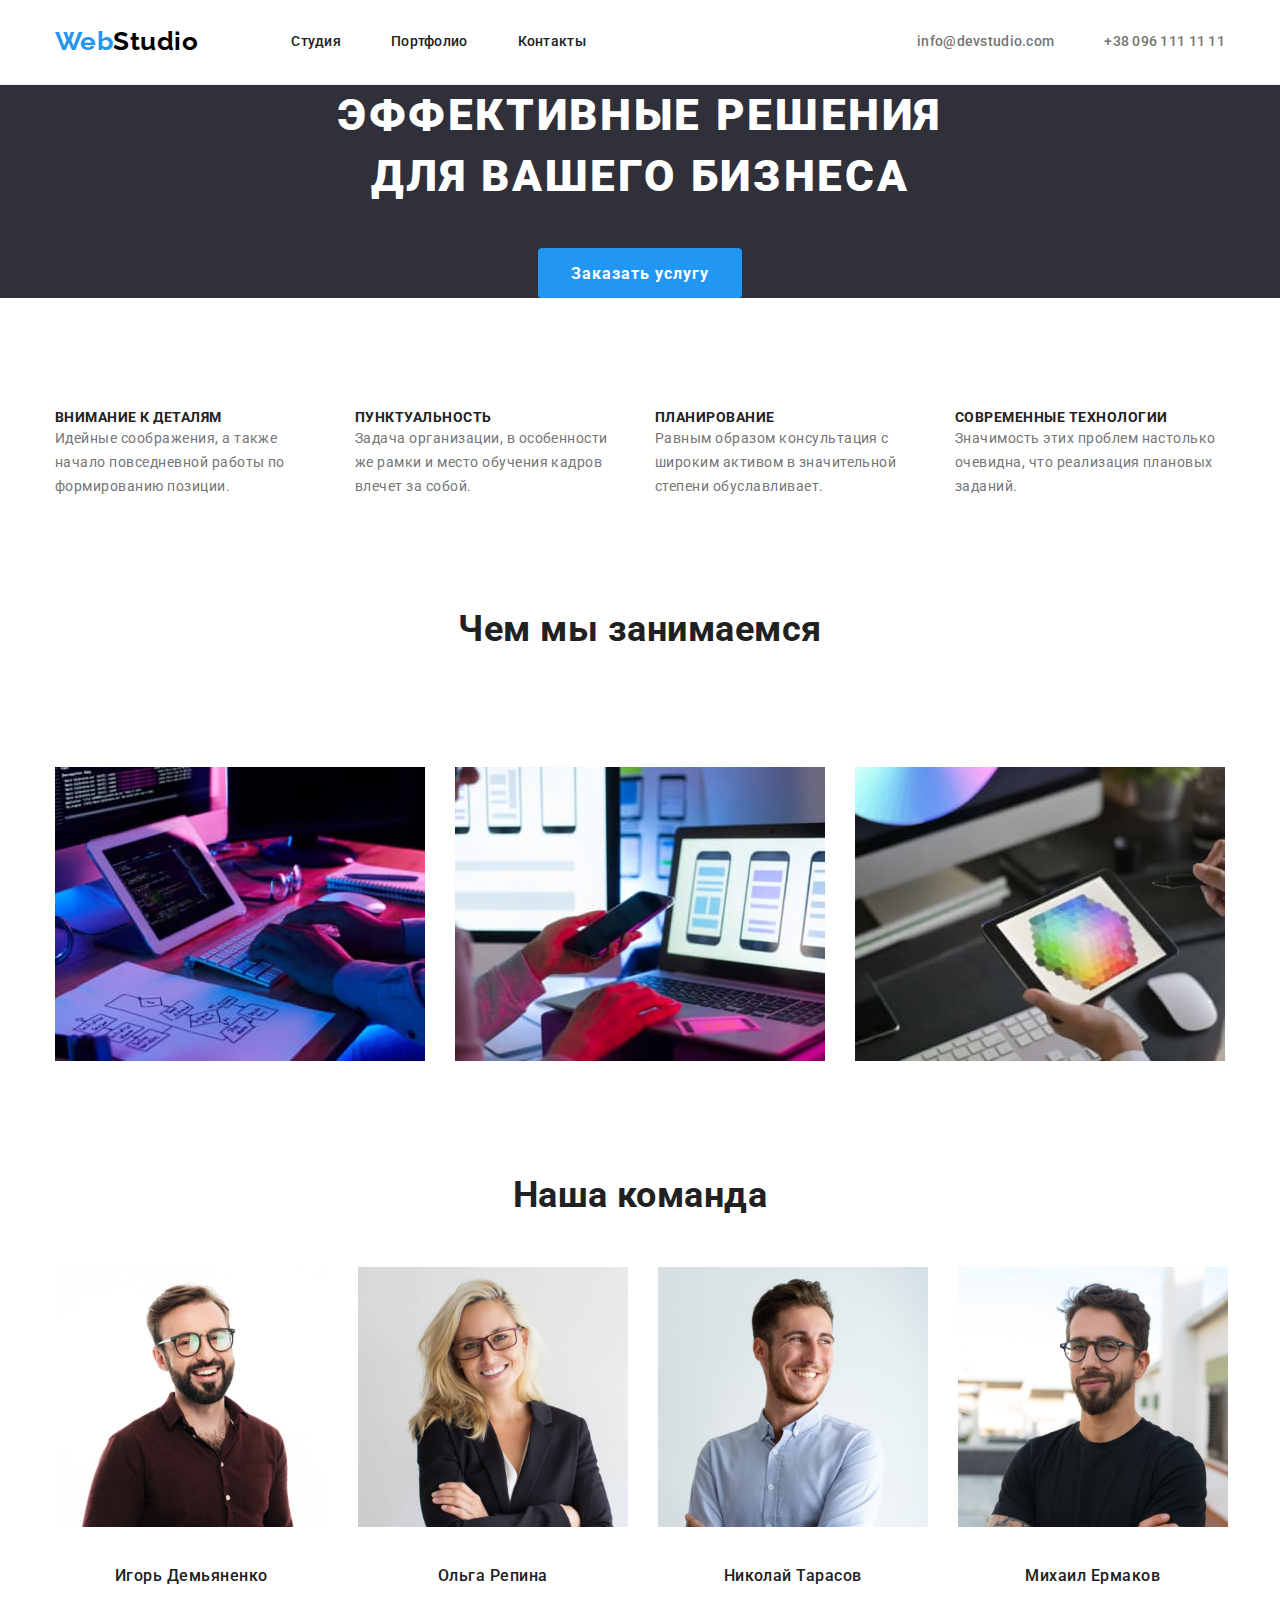
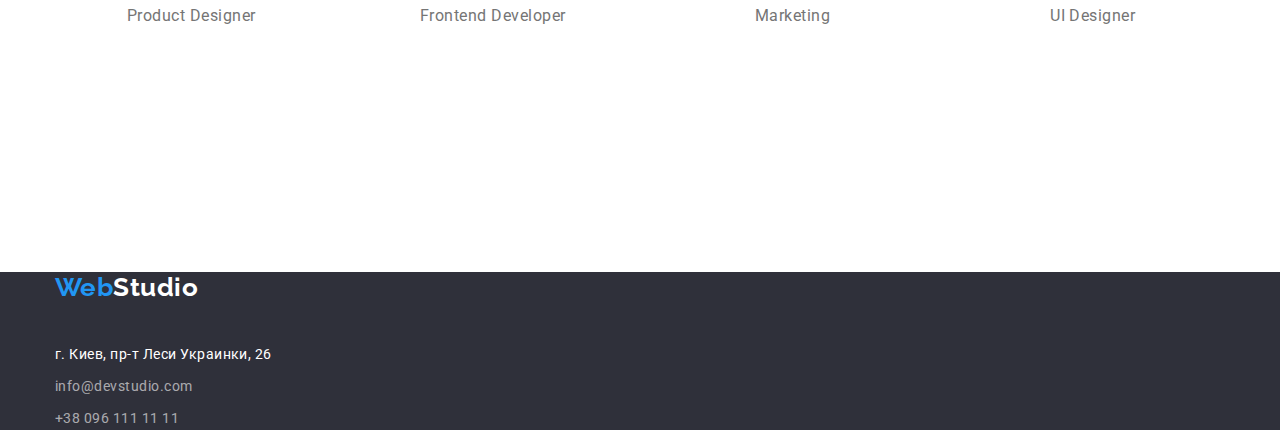
==== index.html @ f7e40298 "HW_3" ====
<!DOCTYPE html>
<html lang="ru">
<head>
    <meta charset="UTF-8">
    <meta http-equiv="X-UA-Compatible" content="IE=edge">
    <meta name="viewport" content="width=device-width, initial-scale=1.0">
    <title>Studio</title>
    <link 
    rel="preconnect" href="https://fonts.googleapis.com">
    <link 
    rel="preconnect" href="https://fonts.gstatic.com" crossorigin>
    <link 
    href="https://fonts.googleapis.com/css2?family=Raleway:wght@700&family=Roboto:wght@400;500;700;900&display=swap"
        rel="stylesheet">
    <link rel="stylesheet" href="https://cdnjs.cloudflare.com/ajax/libs/modern-normalize/1.1.0/modern-normalize.min.css">
    <link rel="stylesheet" href="./css/style.css">
    
</head>

<body>
    <header class="nav">
        <div class="container main-nav">
            <a class="link-logo" href="./">
                Web<span>Studio</span>
            </a>
            <ul class="nav-links">
                <li class="item">
                    <a href="./index.html" class="list">Студия</a>
                </li>
                <li class="item">
                    <a href="./portfolio.html" class="list">Портфолио</a>
                </li>
                <li class="item">
                    <a href="#" class="list">Контакты</a>
                </li>
            </ul>
            
            <ul class="nav-address">
                <li class="item">
                    <a href="mailto:info@devstudio.com" class="list">info@devstudio.com</a>
                </li>
                <li class="item">
                    <a href="tel:380961111111" class="list">+38 096 111 11 11</a>
                </li>
            </ul>
        </div>
    </header>

    <main>
        <section class="hero">
            <div class="container hero-title">
                <h1 class="title">ЭФФЕКТИВНЫЕ РЕШЕНИЯ <br> ДЛЯ ВАШЕГО БИЗНЕСА</h1>
                <button type="button" class="button">Заказать услугу</button>
            </div>
            
        </section>

        <section>
            <div class="container quality">
                <h2 class="section-none">Особенности</h2>
                <ul class="quality-section">
                    <li class="style-quality">
                        <h3 class="section-quality">ВНИМАНИЕ К ДЕТАЛЯМ</h3>
                        <p class="message">Идейные соображения, а также начало повседневной работы по формированию позиции.</p>
                    </li>
                    <li class="style-quality">
                        <h3 class="section-quality">ПУНКТУАЛЬНОСТЬ</h3>
                        <p class="message">Задача организации, в особенности же рамки и место обучения кадров влечет за собой.</p>
                    </li>
                    <li class="style-quality">
                        <h3 class="section-quality">ПЛАНИРОВАНИЕ</h3>
                        <p class="message">Равным образом консультация с широким активом в значительной степени обуславливает.</p>
                    </li>
                    <li class="style-quality">
                        <h3 class="section-quality">СОВРЕМЕННЫЕ ТЕХНОЛОГИИ</h3>
                        <p class="message">Значимость этих проблем настолько очевидна, что реализация плановых заданий.</p>
                    </li>
                </ul>
            </div>
        </section>

        <section illustrate-list>
            <div class="container list-images">
                <h2 class="section-list">Чем мы занимаемся</h2>
                <ul class="illustrate">
                    <li class="item">
                        <img src="./images/box1.jpg" width="370" alt="бокс1" />
                    </li>
                    <li class="item">
                        <img src="./images/box2.jpg" width="370" alt="бокс2" />
                    </li>
                    <li class="item">
                        <img src="./images/box3.jpg" width="370" alt="бокс3" />
                    </li>
                </ul>
            </div>
        </section>
    
        <section>
            <div class="container our-teams">
                <h2 class="section-list">Наша команда</h2>
                <ul class="section-team">
                    <li class="item">
                        <img src="./images/img1.jpg" width="270" alt="Игорь Демьяненко" />
                        <h3 class="title">Игорь Демьяненко</h3>
                        <p class="proff" lang="en">Product Designer</p>
                    </li>
                    <li class="item">
                        <img src="./images/img2.jpg" width="270" alt="Ольга Репина" />
                        <h3 class="title">Ольга Репина</h3>
                        <p class="proff work" lang="en">Frontend Developer</p>
                    </li>
                    <li class="item">
                        <img src="./images/img3.jpg" width="270" alt="Николай Тарасов" />
                        <h3 class="title">Николай Тарасов</h3>
                        <p class="proff work" lang="en">Marketing</p>
                    </li>
                    <li class="item">
                        <img src="./images/img4.jpg" width="270" alt="Михаил Ермаков" />
                        <h3 class="title">Михаил Ермаков</h3>
                        <p class="proff work" lang="en">UI Designer</p>
                    </li>
                </ul>
            </div>
        </section>
    </main>

    <footer class="footer">
        <div class="container footer">
            <a class="link-logo" href="./index.html">
                Web<span class="logo-white">Studio</span>
            </a>
            <address>
                <ul class="flex-footer">
                    <li><a class="footer-address" href="#">г. Киев, пр-т Леси Украинки, 26</a></li>
                    <li><a class="footer-contacts" href="mailto:info@devstudio.com">info@devstudio.com</a></li>
                    <li><a class="footer-contacts tel" href="tel:380961111111">+38 096 111 11 11</a></li>
                </ul>
            </address>
        </div>
    </footer>
            
</body>
</html>
---- css/style.css ----
/* Raleway 700 */
/* c 400 500 700 900*/

/* основной цвет (темный) color: c; links header*/
/* вторичный цвет (серый) color-adress #757575 серый*/
/* акцент color: #2196F3; blue */
/* подвал контакты color: rgba(255, 255, 255, 0.6);*/
/* кнопка color: #FFFFFF; */

/* цвет фона основной background: #FFFFFF; */
/* цвет фона вторичный color hero-page #2F303A*/

html {
    box-sizing: border-box;
}

*,
*::before,
*::after {
    box-sizing: inherit;
}

h1,
h2,
h3,
h4,
p
{
    margin: 0;
}

ul {
    padding: 0;
    list-style: none;
}

:root {
    --primary-text-color: #757575;
    --title-text-color: #212121;
    --accent-color: #2196F3;
    --primary-white-color: #fff;
    --transparent-color: rgba(255, 255, 255, 0.6);
    --color-fone-click: #F5F4FA;
    --background-color-darkfone: #2F303A;
    --border-color: #ECECEC;
    --box-shadow: 0px 4px 4px rgba(0, 0, 0, 0.15)
}

body {
    color: var(--primary-text-color);
    background-color: var(--primary-white-color);
    font-family: Roboto, sans-serif;
    letter-spacing: 0.03em;    
}

/* nav */

.main-nav {
    display: flex;
    align-items: center;
}   

.container {
    width: 1200px;
    margin-left: auto;
    margin-right: auto;
    padding-left: 15px;
    padding-right: 15px;
}

.nav {
    background-color: var(--primary-white-color);
    border-bottom: 1px solid var(--border-color);
}

.link-logo {
    color: var(--accent-color);
    font-family: 'Raleway', sans-serif;
    font-weight: 700;
    font-size: 26px;
    line-height: 1.2;
    text-decoration: none;
}

.link-logo span {
    color: #000;
}

.nav-links {
    display: flex;
    flex-wrap: wrap;
    margin-top: 32px;
    margin-bottom: 32px;
    margin-left: 93px;
}

/* .nav-links .item{ */
    /* margin-right: 50px; */
    /* outline: 1px solid tomato; 
}*/

.nav-links .item:not(:last-child) {
    margin-right: 50px;
}

.nav-links .list {
    display: block;

    color: var(--title-text-color);
    font-family: inherit;
    font-weight: 500;
    font-size: 14px;
    line-height: 1.14;
    letter-spacing: 0.02em;
    text-decoration: none;
}
.nav-links .list:hover, .nav-links .list:focus {
    color: var(--accent-color);
}

.nav-address {
    display: flex;
    flex-wrap: wrap;
    margin: 0;
    margin-bottom: 32px;
    margin-top: 32px;
    margin-left: auto;
}

.nav-address .list {
    display: block;
    color: var(--primary-text-color);
    text-decoration: none;
    font-family: inherit;
    font-weight: 500;
    font-size: 14px;
    line-height: 1.4;
    letter-spacing: 0.02em;
}

.nav-address .item:not(:last-child) {
    margin-right: 50px;
}

.nav-address .list:hover {
    color: var(--accent-color);
}


/* hero */
.hero {
    background-color: var(--background-color-darkfone);
}

.hero-title {
    text-align: center;
}

h1 {
    display: block;
    margin: 0;
    padding: 0;
    margin-bottom: 40px;
}

.hero .title {
    box-sizing: border-box;
    color: var(--primary-white-color);
    font-weight: 900;
    font-size: 44px;
    line-height: 1.4;
    letter-spacing: 0.06em;
    font-family: inherit;
} 

.hero .button {
    display: inline-block;
    box-shadow: var(--box-shadow);
    text-align: center;
    border: 1px solid transparent;
    border-radius: 4px;
    padding: 10px 32px;
    margin-top: 0px;
    height: 50px;
    min-width: 200px;
    white-space: nowrap;
    box-shadow: 0px 4px 4px var(--box-shadow);
    text-decoration: none;

    color: var(--primary-white-color);
    background-color: var(--accent-color);
    font-weight: 700;
    font-size: 16px;
    line-height: 1.9;
    letter-spacing: 0.06em;
    cursor: pointer;
    font-family: Roboto, sans-serif;

    
}

ul {
    list-style: none;
}

h2 {
    display: inline-block;
    margin: 0;
}

/* quality */
.quality-section {
    display: flex;
    flex-wrap: nowrap;
}
.style-quality {
    width: 1200px;
    margin-top: 94px;
    margin-bottom: 94px;
}

.section-quality {
    color: var(--title-text-color);
    font-weight: 700;
    font-size: 14px;
    line-height: 1.4;
}

.quality-section .style-quality:not(:last-child) {
    margin-right: 30px;
}

/* .nav-address .item:not(:last-child) {
    margin-right: 50px; */

.section-none {
    display: none;
}

.message {
    font-weight: 400;
    font-size: 14px;
    line-height: 1.7;    
}

/* visual */

.list-images {
    text-align: center;
}


.illustrate {
    display: flex;
    flex-wrap: wrap;
    width: 1200px;
    margin-bottom: 94;
}

.illustrate .item {
    margin-right: 30px;
    margin-bottom: 94px;
    margin-top: 50px;
}

.illustrate .item:nth-child(3n) {
    margin-right: 0;
}

.section-list {
    display: inline-block;
    color: var(--title-text-color);
    font-weight: 700;
    font-size: 36px;
    line-height: 1.16;
}

/* team */
.section-team {
    display: flex;
    margin: 0;
}

.section-team .item {
    margin-right: 30px;
    margin-bottom: 150px;
}

.section-team .item:nth-last-child(-n + 1){
    margin-right: 0;
}

.our-teams {
    text-align: center;
    
}

.section-list {
    margin-top: 94;
    margin-bottom: 50px;
}


.item .title {
    margin: 30px 60px 10px;
    white-space: nowrap;
}

.title {
    color: var(--title-text-color);
    font-weight: 500;
    font-size: 16px;
    line-height: 1.9;
}

.proff {
    font-weight: 400;
    font-size: 16px;
    line-height: 1.9;
    margin-bottom: 30px;
}

p {
    display: block;
}

.item .proff{
    margin-bottom: 30px;
}

/* footer */

.footer {
    background-color: var(--background-color-darkfone);
}

.link-logo .logo-white {
    color: var(--primary-white-color);
    
}

.footer-address {
    display: block;
    color: var(--primary-white-color);
    font-weight: 400;
    font-size: 14px;
    line-height: 1.7;
    text-decoration: none;
    font-family: Roboto, sans-serif;
    font-style: normal;
    text-decoration: none;
}
.footer-contacts {
    display: block;
    color: var(--transparent-color);
    font-weight: 400;
    font-size: 14px;
    line-height: 1.7;
    text-decoration: none;
    font-family: Roboto, sans-serif;
    font-style:normal;
    margin-bottom: 8px;
    }

.container-footer {
    display: flex;
    flex-direction: column;
}

.flex-footer {
    display: flex;
    flex-direction: column;
    margin-top: 0;
    margin-bottom: 0;
}

.tel {
    margin-bottom: 0;
}


.footer-address {
    margin-bottom: 8px;
    margin-top: 20px;
}

.nav-address {
    display: flex;;
}

.footer .link-logo {
    display: block;
    margin-top: 60px;
    margin-bottom: 20px;
}

/* Portfolio */

.title-page {
    display: none;
}

.filter {
    display: flex;
    justify-content: center;
    margin: 0;
    margin-top: 94px;
    margin-bottom: 50px;

}

.click {
    border-radius: 4px;
    border: 1px solid transparent;
    white-space: nowrap;
    text-decoration: none;
    border-radius: 4px;
}

.filter-title:not(:last-child) {
    margin-right: 8px;
}

.filter-title {
    max-width: max-content;
    
}

/*  */

.filter .click {
    color: var(--title-text-color);
    background: var(--color-fone-click);
    font-weight: 500;
    font-size: 16px;
    line-height: 1.6; 
    cursor: pointer;
    font-family: Roboto, sans-serif;
    letter-spacing: 0.03em;
}

.proff {
    margin: 0px 24px 20px 24px;
}

.filter .click:hover {
color: var(--primary-white-color);
background-color: var(--accent-color);
}
.section-project {
    color: var(--title-text-color);
    font-weight: 700;
    font-size: 18px;
    line-height: 2;
    letter-spacing: 0.06em;
}

.presentation {
    display: flex;
    flex-wrap: wrap;
}

.projects-portfolio {
    width: 370px;
    margin-right: 30px;
    margin-bottom: 30px;
}

.projects-portfolio:nth-child(3n) {
    margin-right: 0px;
}

.presentation {
    margin-top: 34px;
    margin-bottom: 94px;;
}

.projects-portfolio:nth-last-child(-n+3) {
    margin-bottom: 0px;
}

.section-project {
    margin: 20px 24px 4px 24px;
}
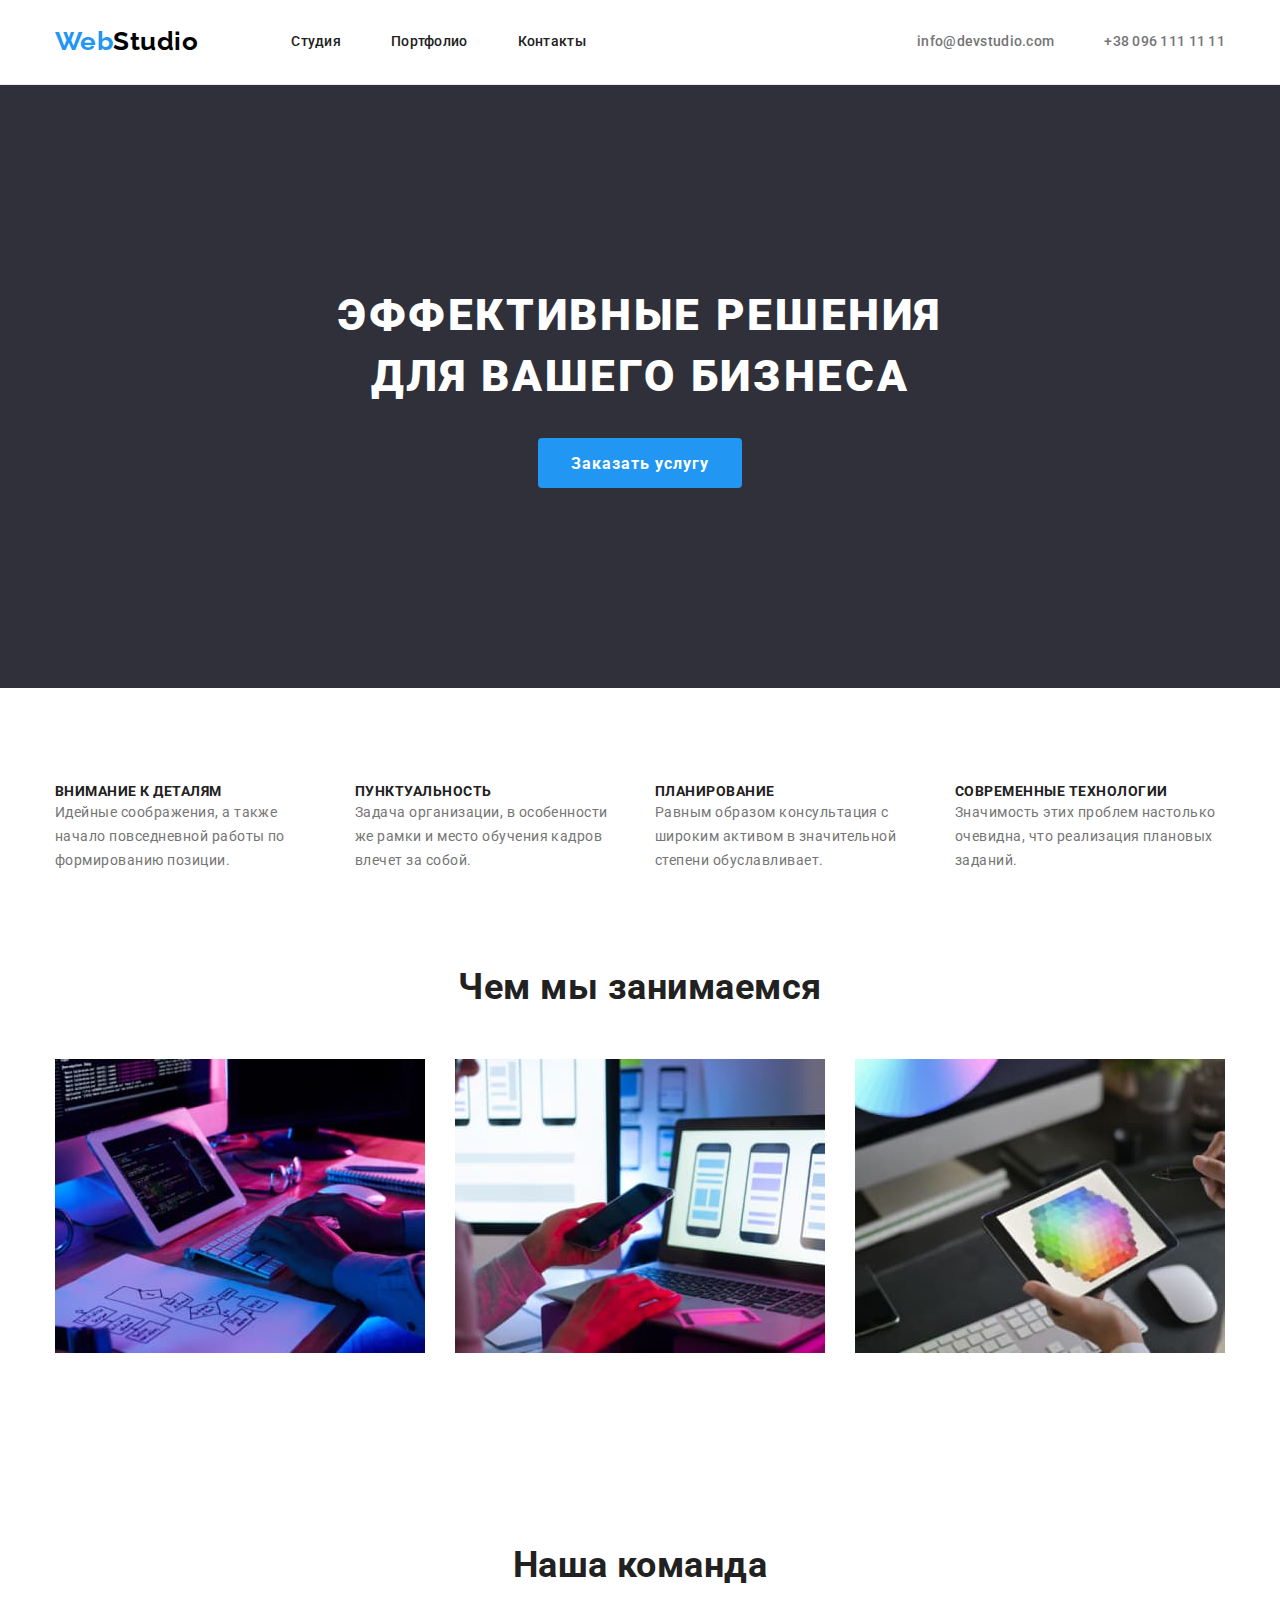
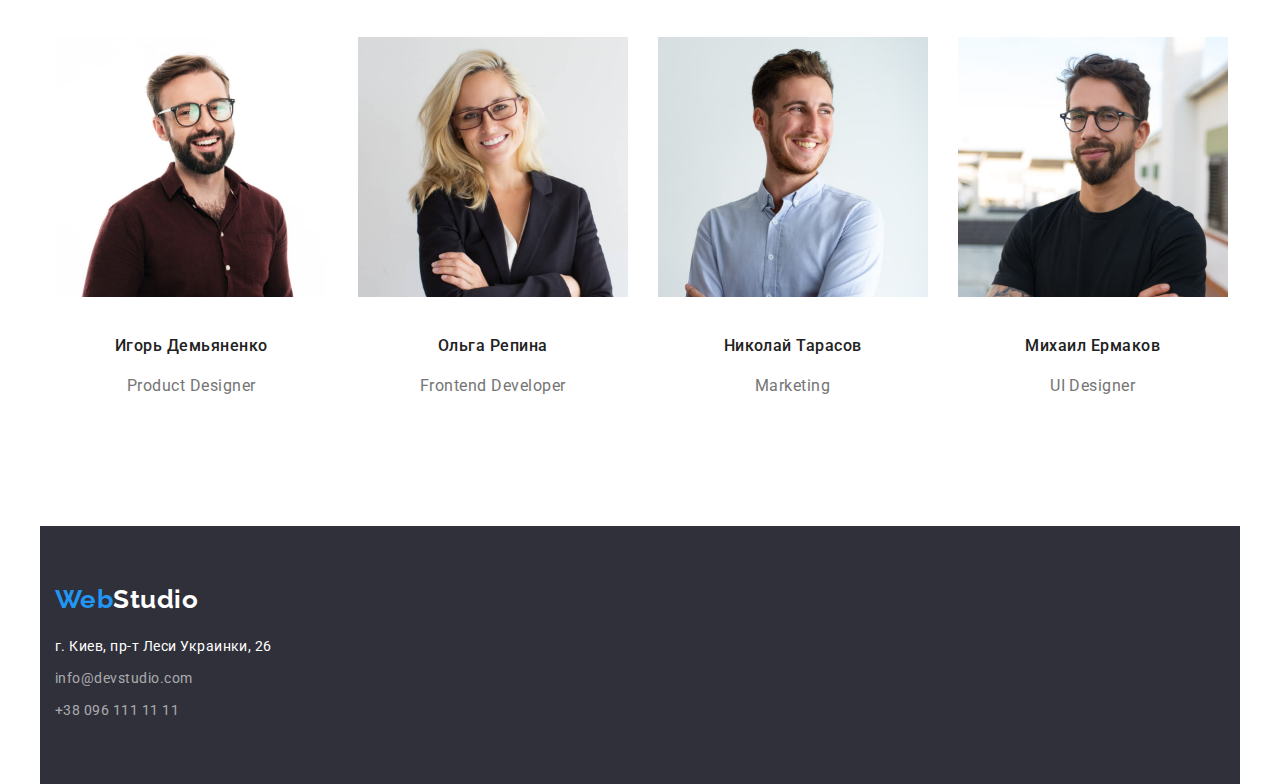
==== commit 7d085731: "HW_1" ====
--- a/index.html
+++ b/index.html
@@ -79,7 +79,7 @@
             </div>
         </section>
 
-        <section illustrate-list>
+        <section>
             <div class="container list-images">
                 <h2 class="section-list">Чем мы занимаемся</h2>
                 <ul class="illustrate">
@@ -126,7 +126,7 @@
     </main>
 
     <footer class="footer">
-        <div class="container footer">
+        <div class="container footer-item">
             <a class="link-logo" href="./index.html">
                 Web<span class="logo-white">Studio</span>
             </a>
--- a/css/style.css
+++ b/css/style.css
@@ -24,7 +24,8 @@
 h2,
 h3,
 h4,
-p
+p,
+ul
 {
     margin: 0;
 }
@@ -50,7 +51,7 @@
     color: var(--primary-text-color);
     background-color: var(--primary-white-color);
     font-family: Roboto, sans-serif;
-    letter-spacing: 0.03em;    
+    letter-spacing: 0.03em; 
 }
 
 /* nav */
@@ -71,6 +72,7 @@
 .nav {
     background-color: var(--primary-white-color);
     border-bottom: 1px solid var(--border-color);
+    margin: 0;
 }
 
 .link-logo {
@@ -80,6 +82,8 @@
     font-size: 26px;
     line-height: 1.2;
     text-decoration: none;
+    padding-bottom: 24px;
+    padding-top: 24px;
 }
 
 .link-logo span {
@@ -89,8 +93,8 @@
 .nav-links {
     display: flex;
     flex-wrap: wrap;
-    margin-top: 32px;
-    margin-bottom: 32px;
+    padding-bottom: 32px;
+    padding-top: 32px;
     margin-left: 93px;
 }
 
@@ -122,8 +126,8 @@
     display: flex;
     flex-wrap: wrap;
     margin: 0;
-    margin-bottom: 32px;
-    margin-top: 32px;
+    padding-bottom: 32px;
+    padding-top: 32px;
     margin-left: auto;
 }
 
@@ -150,20 +154,20 @@
 /* hero */
 .hero {
     background-color: var(--background-color-darkfone);
-}
-
-.hero-title {
+    
+}
+
+
+
+h1 {
+    display: block;
+    margin: 0;
+    padding: 0;
+    padding-bottom: 30px;
+}
+
+.hero .title {
     text-align: center;
-}
-
-h1 {
-    display: block;
-    margin: 0;
-    padding: 0;
-    margin-bottom: 40px;
-}
-
-.hero .title {
     box-sizing: border-box;
     color: var(--primary-white-color);
     font-weight: 900;
@@ -172,6 +176,13 @@
     letter-spacing: 0.06em;
     font-family: inherit;
 } 
+
+.hero-title {
+    box-sizing: border-box;
+    text-align: center;
+    padding-top: 200px;
+    padding-bottom: 200px;
+}
 
 .hero .button {
     display: inline-block;
@@ -195,9 +206,7 @@
     letter-spacing: 0.06em;
     cursor: pointer;
     font-family: Roboto, sans-serif;
-
-    
-}
+    }
 
 ul {
     list-style: none;
@@ -212,11 +221,12 @@
 .quality-section {
     display: flex;
     flex-wrap: nowrap;
+    padding-top: 94px;
+    padding-bottom: 94px;
 }
 .style-quality {
     width: 1200px;
-    margin-top: 94px;
-    margin-bottom: 94px;
+    
 }
 
 .section-quality {
@@ -259,8 +269,7 @@
 
 .illustrate .item {
     margin-right: 30px;
-    margin-bottom: 94px;
-    margin-top: 50px;
+    padding-bottom: 188px;
 }
 
 .illustrate .item:nth-child(3n) {
@@ -279,11 +288,12 @@
 .section-team {
     display: flex;
     margin: 0;
+    padding-bottom: 94px;
 }
 
 .section-team .item {
-    margin-right: 30px;
-    margin-bottom: 150px;
+    padding-right: 30px;
+    
 }
 
 .section-team .item:nth-last-child(-n + 1){
@@ -314,10 +324,9 @@
 }
 
 .proff {
-    font-weight: 400;
+    font-weight: 400px;
     font-size: 16px;
     line-height: 1.9;
-    margin-bottom: 30px;
 }
 
 p {
@@ -330,8 +339,10 @@
 
 /* footer */
 
-.footer {
+.footer-item {
     background-color: var(--background-color-darkfone);
+    padding-top: 58px;
+    padding-bottom: 62px;
 }
 
 .link-logo .logo-white {
@@ -388,10 +399,9 @@
     display: flex;;
 }
 
-.footer .link-logo {
-    display: block;
-    margin-top: 60px;
-    margin-bottom: 20px;
+.footer-item .link-logo {
+    display: block;
+    padding: 0;
 }
 
 /* Portfolio */
@@ -415,6 +425,7 @@
     white-space: nowrap;
     text-decoration: none;
     border-radius: 4px;
+    padding: 6px 22px;
 }
 
 .filter-title:not(:last-child) {
@@ -439,14 +450,12 @@
     letter-spacing: 0.03em;
 }
 
-.proff {
-    margin: 0px 24px 20px 24px;
-}
 
 .filter .click:hover {
 color: var(--primary-white-color);
 background-color: var(--accent-color);
 }
+
 .section-project {
     color: var(--title-text-color);
     font-weight: 700;
@@ -458,27 +467,27 @@
 .presentation {
     display: flex;
     flex-wrap: wrap;
-}
-
+    
+}
+
+.presentation-title {
+    padding: 20px 24px;
+}
+    
 .projects-portfolio {
+
     width: 370px;
     margin-right: 30px;
-    margin-bottom: 30px;
 }
 
 .projects-portfolio:nth-child(3n) {
     margin-right: 0px;
 }
 
-.presentation {
-    margin-top: 34px;
-    margin-bottom: 94px;;
-}
-
 .projects-portfolio:nth-last-child(-n+3) {
     margin-bottom: 0px;
 }
 
-.section-project {
-    margin: 20px 24px 4px 24px;
+.page-presentation {
+    padding-bottom: 94px;
 }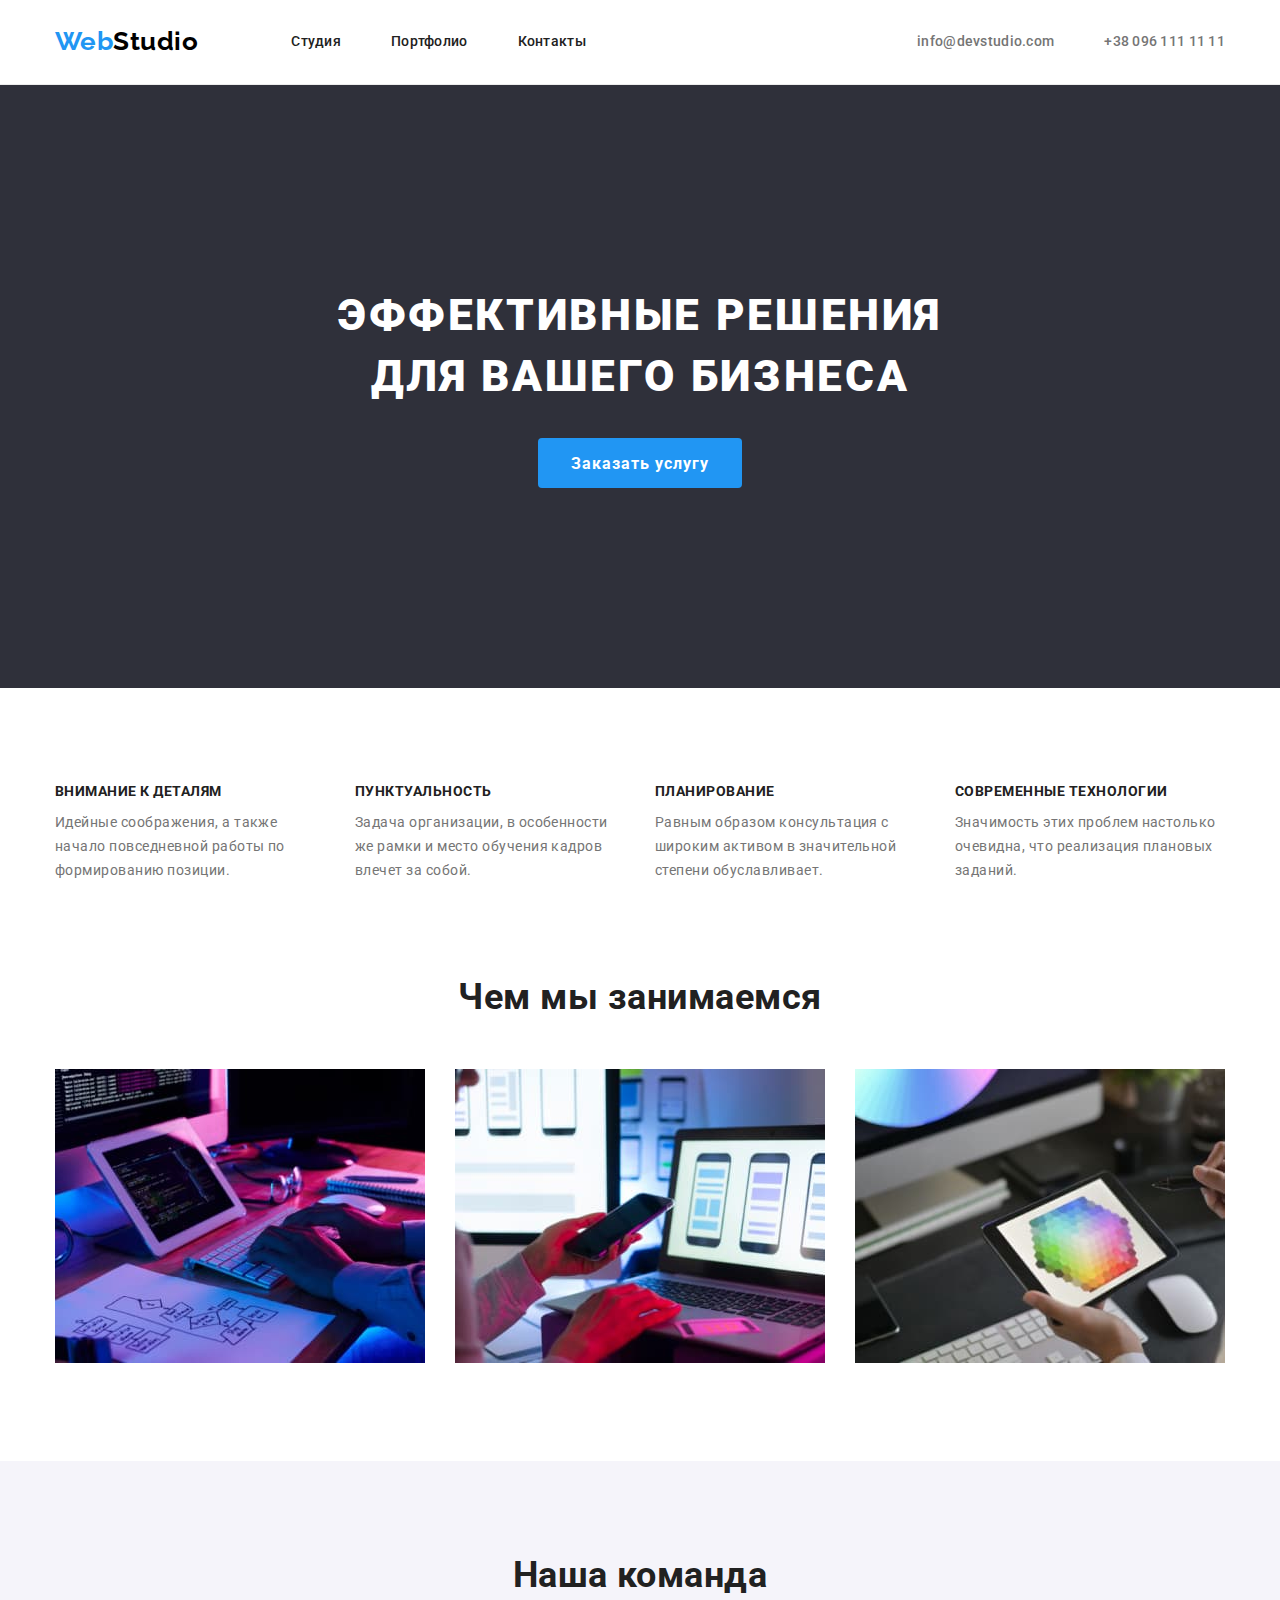
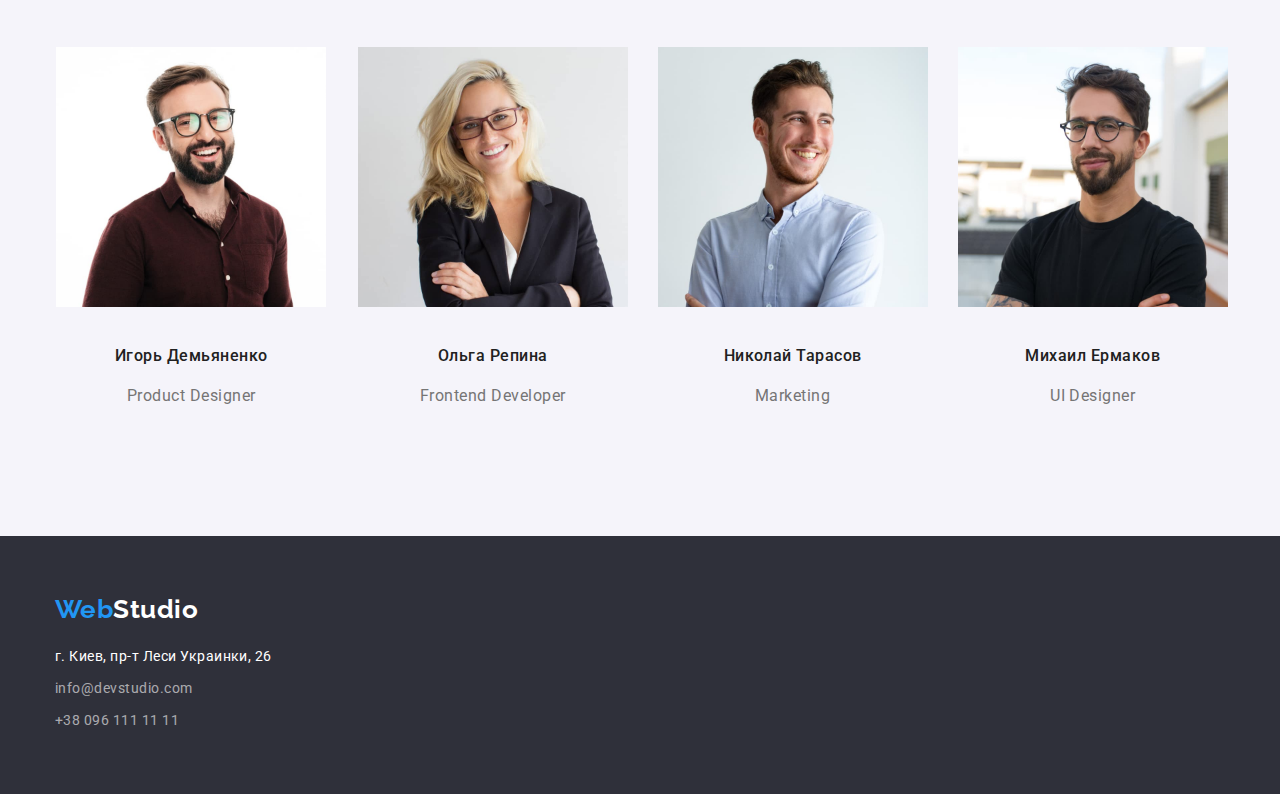
==== commit 8cc5155e: "HW_2" ====
--- a/index.html
+++ b/index.html
@@ -55,7 +55,7 @@
             
         </section>
 
-        <section>
+        <section class="functions">
             <div class="container quality">
                 <h2 class="section-none">Особенности</h2>
                 <ul class="quality-section">
@@ -79,7 +79,7 @@
             </div>
         </section>
 
-        <section>
+        <section class="foto-illustrate">
             <div class="container list-images">
                 <h2 class="section-list">Чем мы занимаемся</h2>
                 <ul class="illustrate">
@@ -96,7 +96,7 @@
             </div>
         </section>
     
-        <section>
+        <section class="section works-teams">
             <div class="container our-teams">
                 <h2 class="section-list">Наша команда</h2>
                 <ul class="section-team">
--- a/css/style.css
+++ b/css/style.css
@@ -44,7 +44,8 @@
     --color-fone-click: #F5F4FA;
     --background-color-darkfone: #2F303A;
     --border-color: #ECECEC;
-    --box-shadow: 0px 4px 4px rgba(0, 0, 0, 0.15)
+    --box-shadow: 0px 4px 4px rgba(0, 0, 0, 0.15);    
+    --background-color-team: #F5F4FA;
 }
 
 body {
@@ -73,6 +74,7 @@
     background-color: var(--primary-white-color);
     border-bottom: 1px solid var(--border-color);
     margin: 0;
+    
 }
 
 .link-logo {
@@ -154,7 +156,8 @@
 /* hero */
 .hero {
     background-color: var(--background-color-darkfone);
-    
+    padding-top: 200px;
+    padding-bottom: 200px;
 }
 
 
@@ -180,8 +183,8 @@
 .hero-title {
     box-sizing: border-box;
     text-align: center;
-    padding-top: 200px;
-    padding-bottom: 200px;
+    
+    
 }
 
 .hero .button {
@@ -218,11 +221,14 @@
 }
 
 /* quality */
-.quality-section {
-    display: flex;
-    flex-wrap: nowrap;
+.functions {
     padding-top: 94px;
     padding-bottom: 94px;
+}
+
+.quality-section {
+    display: flex;
+    flex-wrap: nowrap;
 }
 .style-quality {
     width: 1200px;
@@ -234,6 +240,7 @@
     font-weight: 700;
     font-size: 14px;
     line-height: 1.4;
+    margin-bottom: 10px;
 }
 
 .quality-section .style-quality:not(:last-child) {
@@ -267,9 +274,13 @@
     margin-bottom: 94;
 }
 
+.foto-illustrate {
+    padding-bottom: 94px;
+}
+
 .illustrate .item {
     margin-right: 30px;
-    padding-bottom: 188px;
+
 }
 
 .illustrate .item:nth-child(3n) {
@@ -288,7 +299,6 @@
 .section-team {
     display: flex;
     margin: 0;
-    padding-bottom: 94px;
 }
 
 .section-team .item {
@@ -298,6 +308,12 @@
 
 .section-team .item:nth-last-child(-n + 1){
     margin-right: 0;
+}
+
+.works-teams {
+    padding-bottom: 94px;
+    padding-top: 94px;
+    background-color: var(--background-color-team);
 }
 
 .our-teams {
@@ -339,7 +355,7 @@
 
 /* footer */
 
-.footer-item {
+.footer {
     background-color: var(--background-color-darkfone);
     padding-top: 58px;
     padding-bottom: 62px;
@@ -414,7 +430,6 @@
     display: flex;
     justify-content: center;
     margin: 0;
-    margin-top: 94px;
     margin-bottom: 50px;
 
 }
@@ -450,6 +465,10 @@
     letter-spacing: 0.03em;
 }
 
+.container-filter {
+    padding-top: 94px;
+    padding-bottom: 94px;
+}
 
 .filter .click:hover {
 color: var(--primary-white-color);
@@ -462,6 +481,8 @@
     font-size: 18px;
     line-height: 2;
     letter-spacing: 0.06em;
+    margin-bottom: 4px;
+
 }
 
 .presentation {
@@ -472,22 +493,21 @@
 
 .presentation-title {
     padding: 20px 24px;
+    
 }
     
 .projects-portfolio {
 
     width: 370px;
     margin-right: 30px;
+    margin-bottom: 30px;
+    border: 1px solid #eeeeee;
 }
 
 .projects-portfolio:nth-child(3n) {
     margin-right: 0px;
-}
+    }
 
 .projects-portfolio:nth-last-child(-n+3) {
     margin-bottom: 0px;
-}
-
-.page-presentation {
-    padding-bottom: 94px;
 }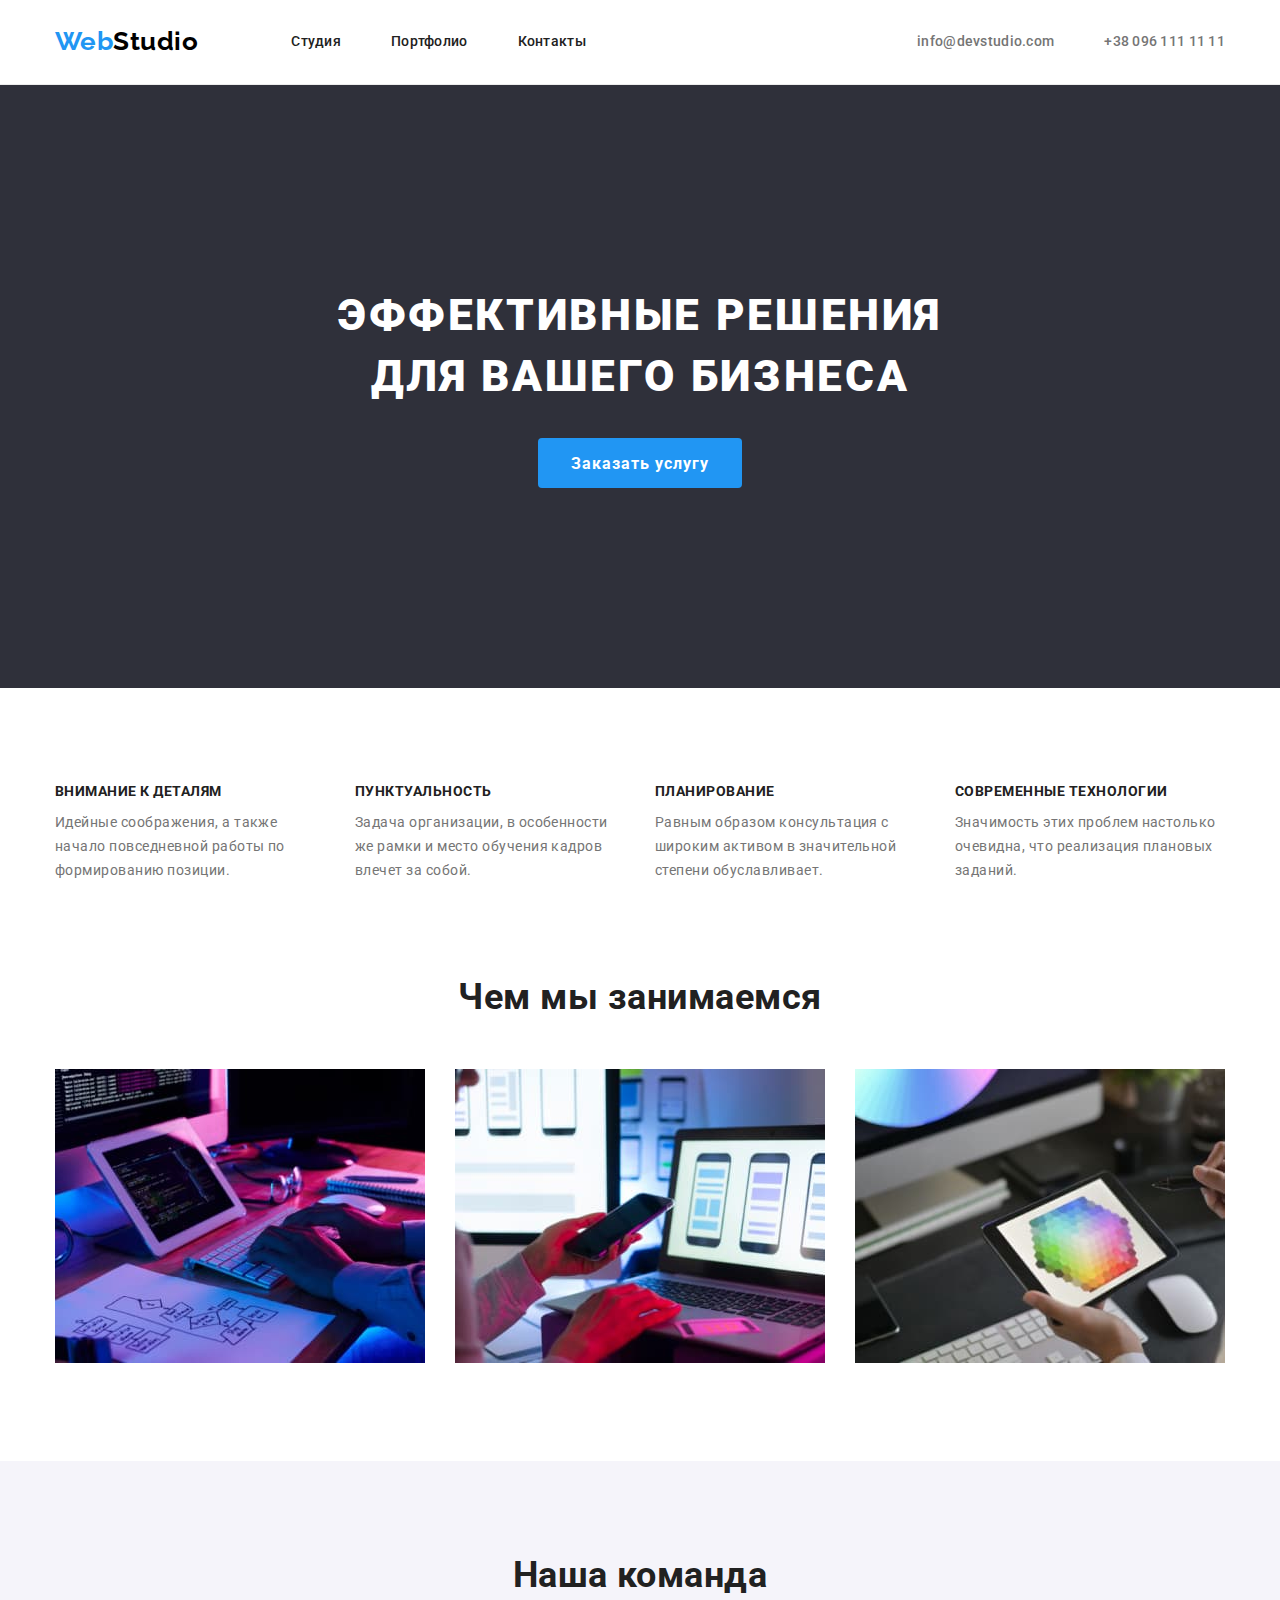
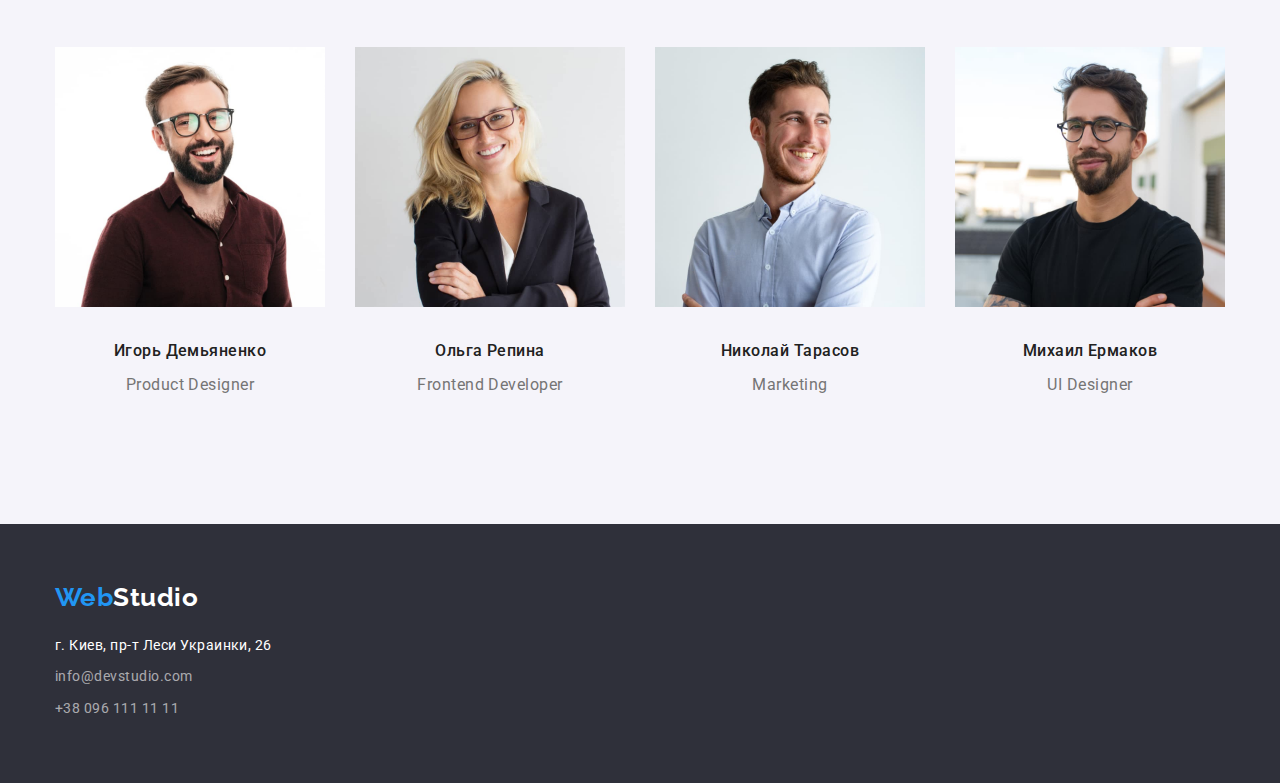
==== commit 4cfd7b5e: "HW_4" ====
--- a/index.html
+++ b/index.html
@@ -102,23 +102,31 @@
                 <ul class="section-team">
                     <li class="item">
                         <img src="./images/img1.jpg" width="270" alt="Игорь Демьяненко" />
-                        <h3 class="title">Игорь Демьяненко</h3>
+                        <div class="item-title">
+                            <h3 class="title">Игорь Демьяненко</h3>
                         <p class="proff" lang="en">Product Designer</p>
+                        </div>
                     </li>
                     <li class="item">
                         <img src="./images/img2.jpg" width="270" alt="Ольга Репина" />
-                        <h3 class="title">Ольга Репина</h3>
+                        <div class="item-title">
+                            <h3 class="title">Ольга Репина</h3>
                         <p class="proff work" lang="en">Frontend Developer</p>
+                        </div>
                     </li>
                     <li class="item">
                         <img src="./images/img3.jpg" width="270" alt="Николай Тарасов" />
-                        <h3 class="title">Николай Тарасов</h3>
+                        <div class="item-title">
+                            <h3 class="title">Николай Тарасов</h3>
                         <p class="proff work" lang="en">Marketing</p>
+                        </div>
                     </li>
                     <li class="item">
                         <img src="./images/img4.jpg" width="270" alt="Михаил Ермаков" />
-                        <h3 class="title">Михаил Ермаков</h3>
+                        <div class="item-title">
+                            <h3 class="title">Михаил Ермаков</h3>
                         <p class="proff work" lang="en">UI Designer</p>
+                        </div>
                     </li>
                 </ul>
             </div>
--- a/css/style.css
+++ b/css/style.css
@@ -302,7 +302,7 @@
 }
 
 .section-team .item {
-    padding-right: 30px;
+    margin-right: 30px;
     
 }
 
@@ -328,7 +328,7 @@
 
 
 .item .title {
-    margin: 30px 60px 10px;
+    margin-bottom: 10px;
     white-space: nowrap;
 }
 
@@ -336,7 +336,7 @@
     color: var(--title-text-color);
     font-weight: 500;
     font-size: 16px;
-    line-height: 1.9;
+    line-height: 1.19;
 }
 
 .proff {
@@ -345,12 +345,13 @@
     line-height: 1.9;
 }
 
+.item-title {
+    padding-top: 30px;
+    padding-bottom: 30px;
+}
+
 p {
     display: block;
-}
-
-.item .proff{
-    margin-bottom: 30px;
 }
 
 /* footer */
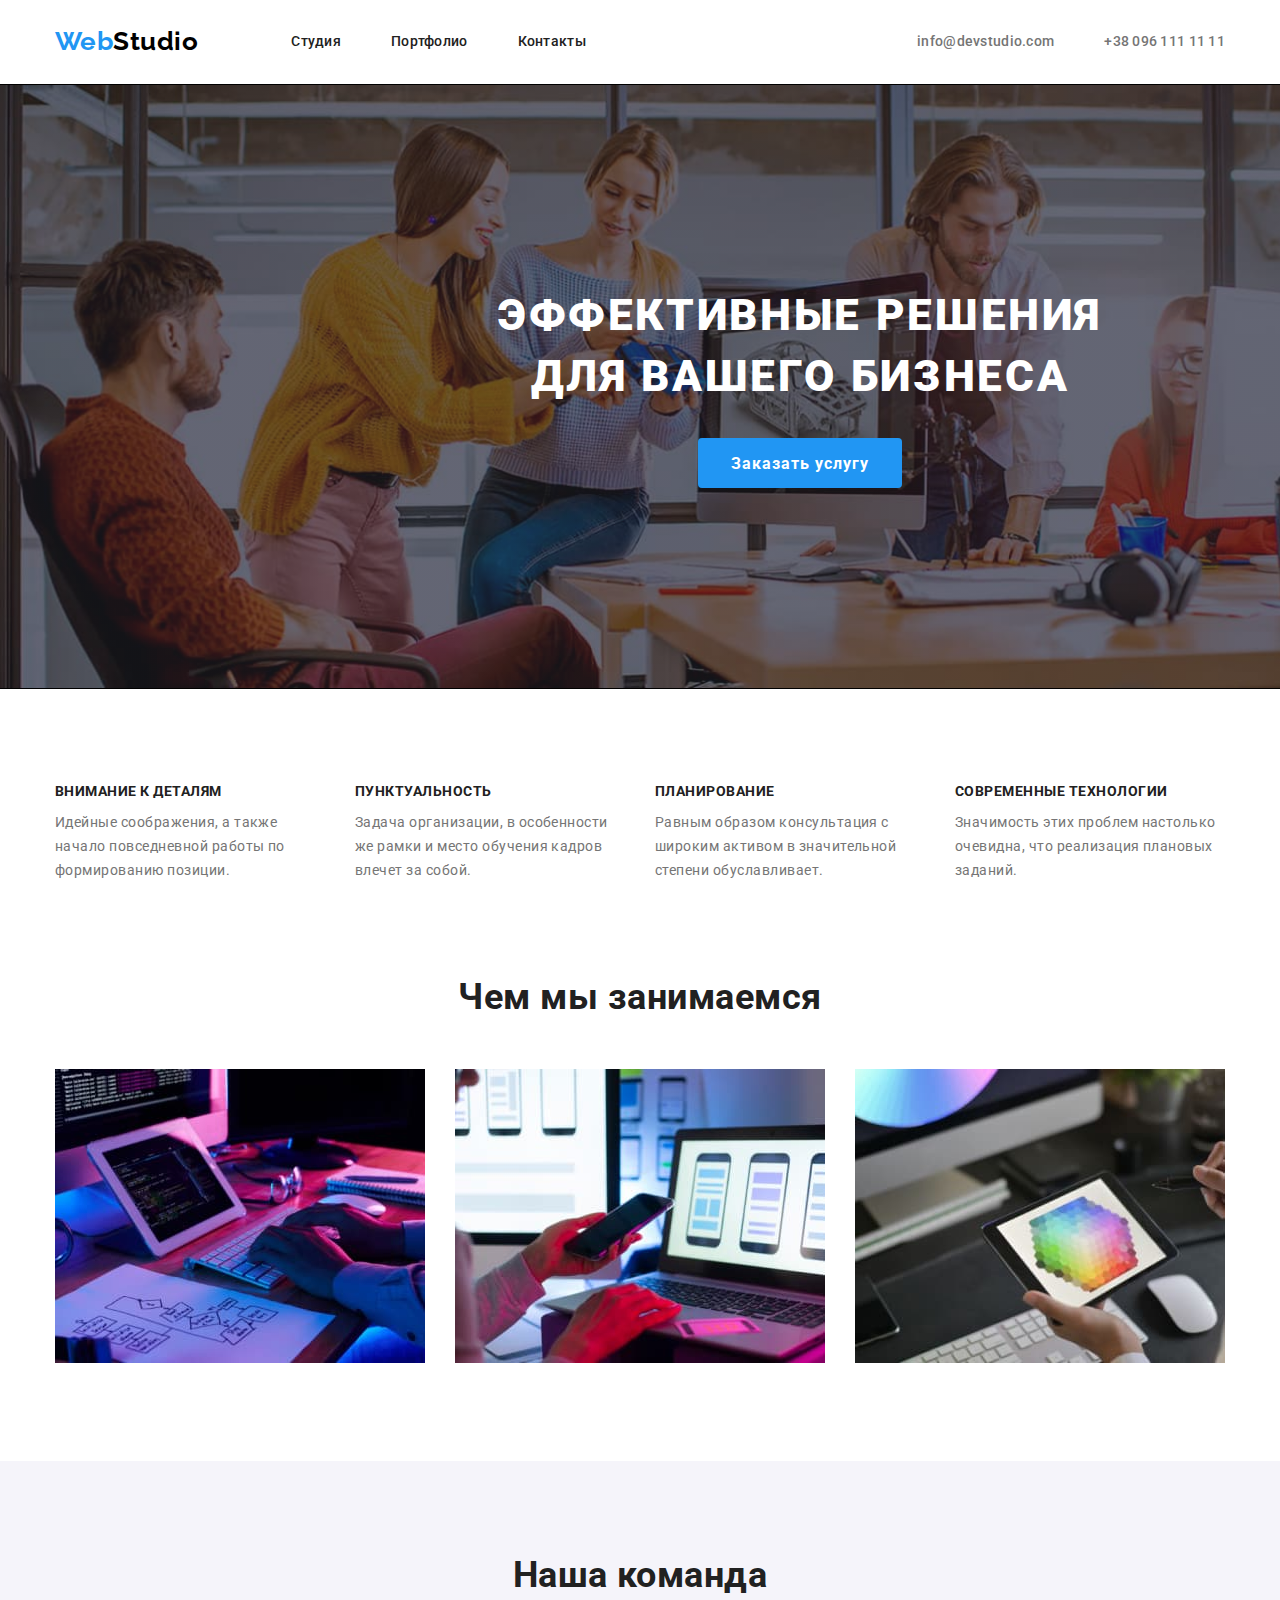
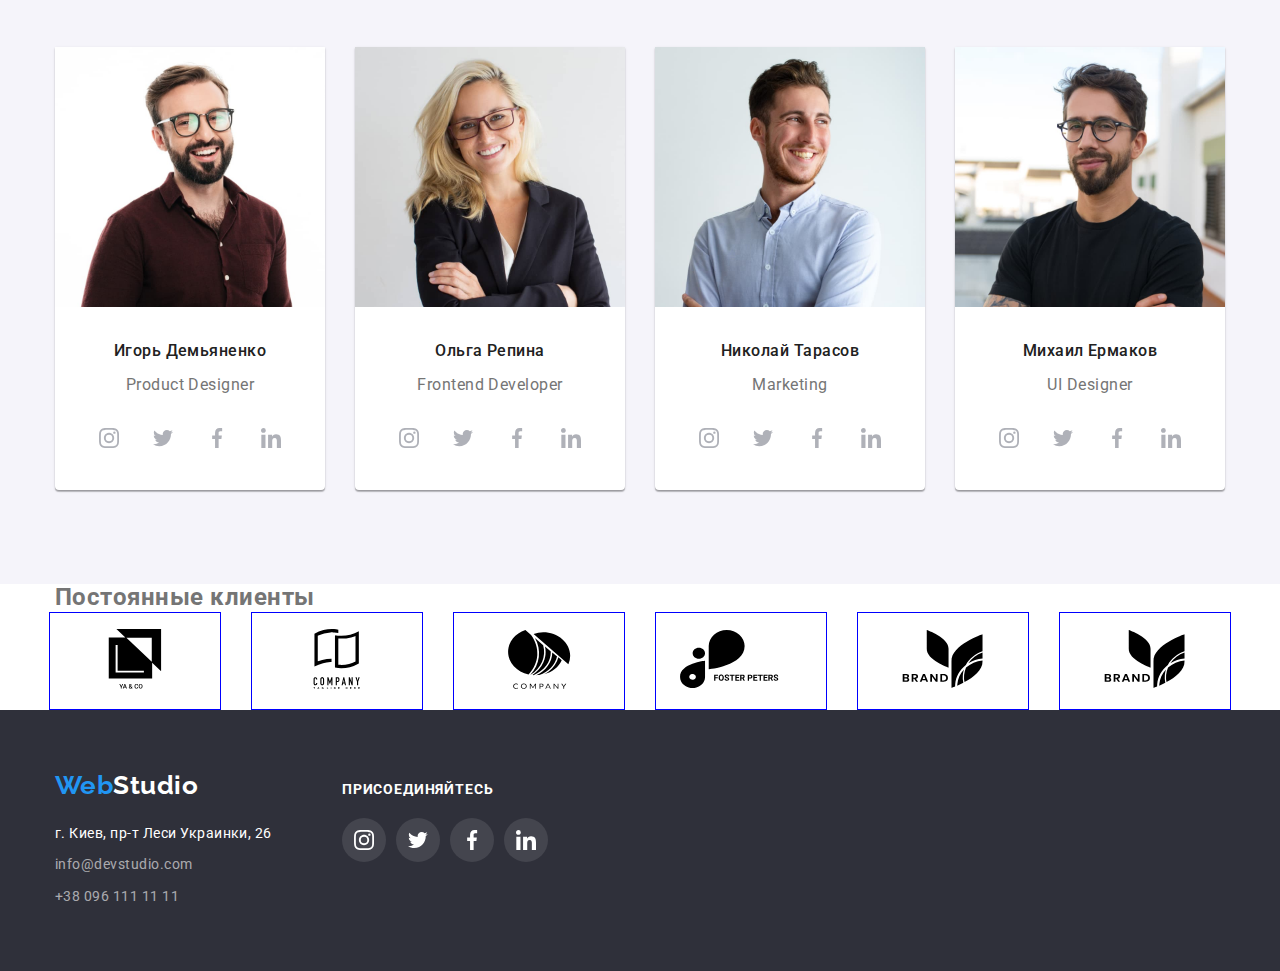
==== commit d5cf206f: "hw_4" ====
--- a/index.html
+++ b/index.html
@@ -47,11 +47,11 @@
     </header>
 
     <main>
-        <section class="hero">
-            <div class="container hero-title">
-                <h1 class="title">ЭФФЕКТИВНЫЕ РЕШЕНИЯ <br> ДЛЯ ВАШЕГО БИЗНЕСА</h1>
-                <button type="button" class="button">Заказать услугу</button>
-            </div>
+        <section class="hero overlay">
+                <div class="container hero-title">
+                    <h1 class="title">ЭФФЕКТИВНЫЕ РЕШЕНИЯ <br> ДЛЯ ВАШЕГО БИЗНЕСА</h1>
+                    <button type="button" class="button">Заказать услугу</button>
+                </div>
             
         </section>
 
@@ -101,50 +101,312 @@
                 <h2 class="section-list">Наша команда</h2>
                 <ul class="section-team">
                     <li class="item">
-                        <img src="./images/img1.jpg" width="270" alt="Игорь Демьяненко" />
-                        <div class="item-title">
-                            <h3 class="title">Игорь Демьяненко</h3>
-                        <p class="proff" lang="en">Product Designer</p>
+                        <div class="item-media">
+                            <img src="./images/img1.jpg" width="270" alt="Игорь Демьяненко" />
+                                <div class="item-title">
+                                    <h3 class="title">Игорь Демьяненко</h3>
+                                    <p class="proff" lang="en">Product Designer</p>
+                                </div>
+
+                                <div class="media-icon">
+                                    <ul class="works-teams-icon">
+                                        <div class="media-network">
+                                            <li class="media-end">
+                                                <a href="#" class="icon-networks">
+                                                <svg class="networks">
+                                                    <use href="./images/symbol-defs_v2.svg#icon-instagram-1"></use>
+                                                </svg>
+                                                </a>
+                                            </li>
+                                        </div>
+                                        <div class="media-network">
+                                            <li class="media-end">
+                                            <a href="#" class="icon-networks">
+                                                <svg class="networks">
+                                                    <use href="./images/symbol-defs_v2.svg#icon-twitter-1"></use>
+                                                </svg>
+                                            </a>
+                                            </li>
+                                        </div>
+                                        <div class="media-network">
+                                            <li class="media-end">
+                                            <a href="#" class="icon-networks">
+                                                <svg class="networks">
+                                                    <use href="./images/symbol-defs_v2.svg#icon-facebook-1"></use>
+                                                </svg>
+                                            </a>
+                                            </li>
+                                        </div>
+                                        <div class="media-network">
+                                            <li class="media-end">
+                                            <a href="#" class="icon-networks">
+                                                <svg class="networks">
+                                                    <use href="./images/symbol-defs_v2.svg#icon-linkedin-1"></use>
+                                                </svg>
+                                            </a>
+                                            </li>
+                                        </div>
+                                    </ul>
+                                </div>
                         </div>
                     </li>
                     <li class="item">
-                        <img src="./images/img2.jpg" width="270" alt="Ольга Репина" />
-                        <div class="item-title">
-                            <h3 class="title">Ольга Репина</h3>
-                        <p class="proff work" lang="en">Frontend Developer</p>
+                        <div class="item-media">
+                            <img src="./images/img2.jpg" width="270" alt="Ольга Репина" />
+                                <div class="item-title">
+                                    <h3 class="title">Ольга Репина</h3>
+                                    <p class="proff work" lang="en">Frontend Developer</p>
+                                </div>
+                                <div class="media-icon">
+                                    <ul class="works-teams-icon">
+                                        <div class="media-network">
+                                            <li class="media-end">
+                                                <a href="#" class="icon-networks">
+                                                    <svg class="networks">
+                                                        <use href="./images/symbol-defs_v2.svg#icon-instagram-1"></use>
+                                                    </svg>
+                                                </a>
+                                            </li>
+                                        </div>
+                                        <div class="media-network">
+                                            <li class="media-end">
+                                                <a href="#" class="icon-networks">
+                                                    <svg class="networks">
+                                                        <use href="./images/symbol-defs_v2.svg#icon-twitter-1"></use>
+                                                    </svg>
+                                                </a>
+                                            </li>
+                                        </div>
+                                        <div class="media-network">
+                                            <li class="media-end">
+                                                <a href="#" class="icon-networks">
+                                                    <svg class="networks">
+                                                        <use href="./images/symbol-defs_v2.svg#icon-facebook-1"></use>
+                                                    </svg>
+                                                </a>
+                                            </li>
+                                        </div>
+                                        <div class="media-network">
+                                            <li class="media-end">
+                                                <a href="#" class="icon-networks">
+                                                    <svg class="networks">
+                                                        <use href="./images/symbol-defs_v2.svg#icon-linkedin-1"></use>
+                                                    </svg>
+                                                </a>
+                                            </li>
+                                        </div>
+                                    </ul>
+                                </div>
                         </div>
-                    </li>
-                    <li class="item">
-                        <img src="./images/img3.jpg" width="270" alt="Николай Тарасов" />
-                        <div class="item-title">
-                            <h3 class="title">Николай Тарасов</h3>
-                        <p class="proff work" lang="en">Marketing</p>
+                        
+                    </li>
+                    <li class="item">
+                        <div class="item-media">
+                            <img src="./images/img3.jpg" width="270" alt="Николай Тарасов" />
+                                <div class="item-title">
+                                    <h3 class="title">Николай Тарасов</h3>
+                                    <p class="proff work" lang="en">Marketing</p>
+                                </div>
+                            <div class="media-icon">
+                                <ul class="works-teams-icon">
+                                    <div class="media-network">
+                                        <li class="media-end">
+                                            <a href="#" class="icon-networks">
+                                                <svg class="networks">
+                                                    <use href="./images/symbol-defs_v2.svg#icon-instagram-1"></use>
+                                                </svg>
+                                            </a>
+                                        </li>
+                                    </div>
+                                    <div class="media-network">
+                                        <li class="media-end">
+                                            <a href="#" class="icon-networks">
+                                                <svg class="networks">
+                                                    <use href="./images/symbol-defs_v2.svg#icon-twitter-1"></use>
+                                                </svg>
+                                            </a>
+                                        </li>
+                                    </div>
+                                    <div class="media-network">
+                                        <li class="media-end">
+                                            <a href="#" class="icon-networks">
+                                                <svg class="networks">
+                                                    <use href="./images/symbol-defs_v2.svg#icon-facebook-1"></use>
+                                                </svg>
+                                            </a>
+                                        </li>
+                                    </div>
+                                    <div class="media-network">
+                                        <li class="media-end">
+                                            <a href="#" class="icon-networks">
+                                                <svg class="networks">
+                                                    <use href="./images/symbol-defs_v2.svg#icon-linkedin-1"></use>
+                                                </svg>
+                                            </a>
+                                        </li>
+                                    </div>
+                                </ul>
+                            </div>
                         </div>
                     </li>
                     <li class="item">
-                        <img src="./images/img4.jpg" width="270" alt="Михаил Ермаков" />
-                        <div class="item-title">
-                            <h3 class="title">Михаил Ермаков</h3>
-                        <p class="proff work" lang="en">UI Designer</p>
+                        <div class="item-media">
+                            <img src="./images/img4.jpg" width="270" alt="Михаил Ермаков" />
+                                <div class="item-title">
+                                    <h3 class="title">Михаил Ермаков</h3>
+                                    <p class="proff work" lang="en">UI Designer</p>
+                                </div>
+                            <div class="media-icon">
+                                <ul class="works-teams-icon">
+                                    <div class="media-network">
+                                        <li class="media-end">
+                                            <a href="#" class="icon-networks">
+                                                <svg class="networks">
+                                                    <use href="./images/symbol-defs_v2.svg#icon-instagram-1"></use>
+                                                </svg>
+                                            </a>
+                                        </li>
+                                    </div>
+                                    <div class="media-network">
+                                        <li class="media-end">
+                                            <a href="#" class="icon-networks">
+                                                <svg class="networks">
+                                                    <use href="./images/symbol-defs_v2.svg#icon-twitter-1"></use>
+                                                </svg>
+                                            </a>
+                                        </li>
+                                    </div>
+                                    <div class="media-network">
+                                        <li class="media-end">
+                                            <a href="#" class="icon-networks">
+                                                <svg class="networks">
+                                                    <use href="./images/symbol-defs_v2.svg#icon-facebook-1"></use>
+                                                </svg>
+                                            </a>
+                                        </li>
+                                    </div>
+                                    <div class="media-network">
+                                        <li class="media-end">
+                                            <a href="#" class="icon-networks">
+                                                <svg class="networks">
+                                                    <use href="./images/symbol-defs_v2.svg#icon-linkedin-1"></use>
+                                                </svg>
+                                            </a>
+                                        </li>
+                                    </div>
+                                </ul>
+                            </div>
                         </div>
                     </li>
                 </ul>
             </div>
         </section>
+        <section class="container">
+            <h2 class="clients">Постоянные клиенты</h2>
+            <ul class="group-company">
+                <li class="logo-company">
+                    <a href="#">
+                        <svg class="client-logo" width="170" height="92">
+                            <use href="./images/symbol-defs_v2.svg#icon-yaandco"></use>
+                        </svg>
+                    </a>
+                </li>
+                <li class="logo-company">
+                    <a href="#">
+                        <svg class="client-logo" width="170" height="92">
+                            <use href="./images/symbol-defs_v2.svg#icon-cth"></use>
+                        </svg>
+                    </a>
+                </li>
+                <li class="logo-company">
+                    <a href="#">
+                        <svg class="client-logo" width="170" height="92">
+                            <use href="./images/symbol-defs_v2.svg#icon-company"></use>
+                        </svg>
+                    </a>
+                </li>
+                <li class="logo-company">
+                    <a href="#">
+                        <svg class="client-logo" width="170" height="92">
+                            <use href="./images/symbol-defs_v2.svg#icon-fosterpeters"></use>
+                        </svg>
+                    </a>
+                </li>
+                <li class="logo-company">
+                    <a href="#">
+                        <svg class="client-logo" width="170" height="92">
+                            <use href="./images/symbol-defs_v2.svg#icon-brand"></use>
+                        </svg>
+                    </a>
+                </li>
+                <li class="logo-company">
+                    <a href="#">
+                        <svg class="client-logo" width="170" height="92">
+                            <use href="./images/symbol-defs_v2.svg#icon-ctl"></use>
+                        </svg>
+                    </a>
+                </li>
+            </ul>
+        </section>
+        
     </main>
 
     <footer class="footer">
         <div class="container footer-item">
-            <a class="link-logo" href="./index.html">
-                Web<span class="logo-white">Studio</span>
-            </a>
-            <address>
-                <ul class="flex-footer">
-                    <li><a class="footer-address" href="#">г. Киев, пр-т Леси Украинки, 26</a></li>
-                    <li><a class="footer-contacts" href="mailto:info@devstudio.com">info@devstudio.com</a></li>
-                    <li><a class="footer-contacts tel" href="tel:380961111111">+38 096 111 11 11</a></li>
+            <div class="footer-adress">
+                <a class="link-logo" href="./index.html">
+                    Web<span class="logo-white">Studio</span>
+                </a>
+                <address>
+                    <ul class="flex-footer">
+                        <li><a class="footer-address" href="#">г. Киев, пр-т Леси Украинки, 26</a></li>
+                        <li><a class="footer-contacts" href="mailto:info@devstudio.com">info@devstudio.com</a></li>
+                        <li><a class="footer-contacts tel" href="tel:380961111111">+38 096 111 11 11</a></li>
+                    </ul>
+                </address>
+            </div>
+            <div class="footer-icon-networks">
+                <h2 class="connect">ПРИСОЕДИНЯЙТЕСЬ</h2>
+                <ul class="footer-icons">
+                    <div class="footer-media-networks">
+                        <li class="media-end-footer">
+                            <a href="#" class="footer-networks">
+                                <svg class="networks-svg">
+                                    <use href="./images/symbol-defs_v2.svg#icon-instagram-2"></use>
+                                </svg>
+                            </a>
+                        </li>
+                    </div>
+                    <div class="media-network">
+                        <li class="media-end-footer">
+                            <a href="#" class="footer-networks">
+                                <svg class="networks-svg">
+                                    <use href="./images/symbol-defs_v2.svg#icon-twitter-2"></use>
+                                </svg>
+                            </a>
+                        </li>
+                    </div>
+                    <div class="media-network">
+                        <li class="media-end-footer">
+                            <a href="#" class="footer-networks">
+                                <svg class="networks-svg">
+                                    <use href="./images/symbol-defs_v2.svg#icon-facebook-2"></use>
+                                </svg>
+                            </a>
+                        </li>
+                    </div>
+                    <div class="media-network">
+                        <li class="media-end-footer">
+                            <a href="#" class="footer-networks">
+                                <svg class="networks-svg">
+                                    <use href="./images/symbol-defs_v2.svg#icon-linkedin-2"></use>
+                                </svg>
+                            </a>
+                        </li>
+                    </div>
                 </ul>
-            </address>
+            </div>
+            
         </div>
     </footer>
             
--- a/css/style.css
+++ b/css/style.css
@@ -46,6 +46,7 @@
     --border-color: #ECECEC;
     --box-shadow: 0px 4px 4px rgba(0, 0, 0, 0.15);    
     --background-color-team: #F5F4FA;
+    --color-image-icon: #2196F3;
 }
 
 body {
@@ -155,7 +156,7 @@
 
 /* hero */
 .hero {
-    background-color: var(--background-color-darkfone);
+    /* background-color: var(--background-color-darkfone); */
     padding-top: 200px;
     padding-bottom: 200px;
 }
@@ -220,6 +221,23 @@
     margin: 0;
 }
 
+/* hero-overlay */
+.overlay {
+    min-height: 600px;
+    outline: 1px solid black;
+    min-width: 1600px;
+    margin-left: auto;
+    margin-right: auto;
+    background-repeat: no-repeat;
+    background-position: center;
+    background-size: cover;
+    background-image: linear-gradient(
+        rgba(47, 48, 58, 0.4),
+        rgba(47, 48, 58, 0.4)
+        ),
+         url(..//images/bgr-hero.jpg);
+}
+
 /* quality */
 .functions {
     padding-top: 94px;
@@ -318,6 +336,7 @@
 
 .our-teams {
     text-align: center;
+    width:;
     
 }
 
@@ -347,18 +366,111 @@
 
 .item-title {
     padding-top: 30px;
-    padding-bottom: 30px;
+    padding-bottom: 16px;
+}
+
+.item-media {
+    background: #FFFFFF;
+        /* material shadow v1 */
+    
+    box-shadow: 0px 1px 3px rgba(0, 0, 0, 0.12), 0px 1px 1px rgba(0, 0, 0, 0.14), 0px 2px 1px rgba(0, 0, 0, 0.2);
+    border-radius: 0px 0px 4px 4px;
 }
 
 p {
     display: block;
 }
+/* icon */
+
+.works-teams-icon {
+    display: flex;
+    justify-content: center;
+    gap: 10px;
+    margin: 0;
+    padding: 0;
+    /* outline: 1px solid tomato; */
+    list-style: none;
+}
+
+
+.media-network {
+    width: 44px;
+    height: 44PX;
+    fill: #AFB1B8;
+
+    /* outline: 1px solid teal; */
+}
+
+.media-icon {
+    padding: 0px 32px 30px 32px;
+}
+
+
+
+.networks {
+    /* outline: 1px solid black; */
+    width: 20px;
+    height: 20px;
+    border: transparent;
+}
+
+.icon-networks {
+    display: flex;
+    justify-content: center;
+    width: 44px;
+    height: 44px;
+    align-items: center;
+    background-color: white;
+    color: #AFB1B8;
+    border-radius: 50%;
+    list-style: none;
+    /* outline: 1px solid black; */
+}
+
+.icon-networks:focus,
+.icon-networks:hover
+ {
+    fill: var(--primary-white-color);
+    background-color: var(--color-image-icon);
+    border: none;
+}
+
+.media-end {
+    border-radius: 50%;
+    background-color: var(--primary-white-color);    
+}
+
+/* clients */
+.client {
+    display: block;
+    text-align: center;
+}
+
+.group-company {
+    display: flex;
+    gap: 30px;
+    justify-content: center;
+}
+
+.logo-company   {
+    display: flex;
+    justify-items: center;
+    align-items: center;
+    border: 1px solid blue;
+}
+
+.client-logo {
+    padding: 16px; 32px;
+}
+
+
+
 
 /* footer */
 
 .footer {
     background-color: var(--background-color-darkfone);
-    padding-top: 58px;
+    padding-top: 60px;
     padding-bottom: 62px;
 }
 
@@ -410,6 +522,7 @@
 .footer-address {
     margin-bottom: 8px;
     margin-top: 20px;
+    margin-right: 70px;
 }
 
 .nav-address {
@@ -420,6 +533,74 @@
     display: block;
     padding: 0;
 }
+
+.footer-item {
+    display: flex;
+
+}
+
+.footer-address{
+    display: flex;
+    display: block;
+}
+
+/* footer-icon */
+
+.footer-icon {
+    display: block;
+    gap: 10px;
+}
+
+
+.networks-svg {
+    color: #fff;
+    width: 20px;
+    height: 20px;
+}
+
+.connect {
+    margin-top: 12px;
+    margin-bottom: 20px;
+    font-family: inherit;
+    font-weight: 700;
+    font-size: 14px;
+    letter-spacing: 0.06em;
+    line-height: 1.14;
+    text-transform: uppercase;
+    color: #FFFFFF;
+    text-decoration: none;
+}
+
+
+.footer-icons {
+    display: flex;
+    gap: 10px;
+}
+
+.media-end-footer {
+    border-radius: 50%;
+    background-color: rgba(255, 255, 255, 0.1);
+}
+
+.media-end-footer:hover
+ {
+    background-color: var(--color-image-icon);
+}
+
+.footer-networks {
+    fill: var(--primary-white-color);
+    width: 44px;;
+    height: 44px;
+    border-radius: 50%;
+    display: flex;
+    justify-content: center;
+    align-items: center;
+}
+
+.footer-networks:focus {
+    background-color: var(--color-image-icon);
+}
+
 
 /* Portfolio */
 
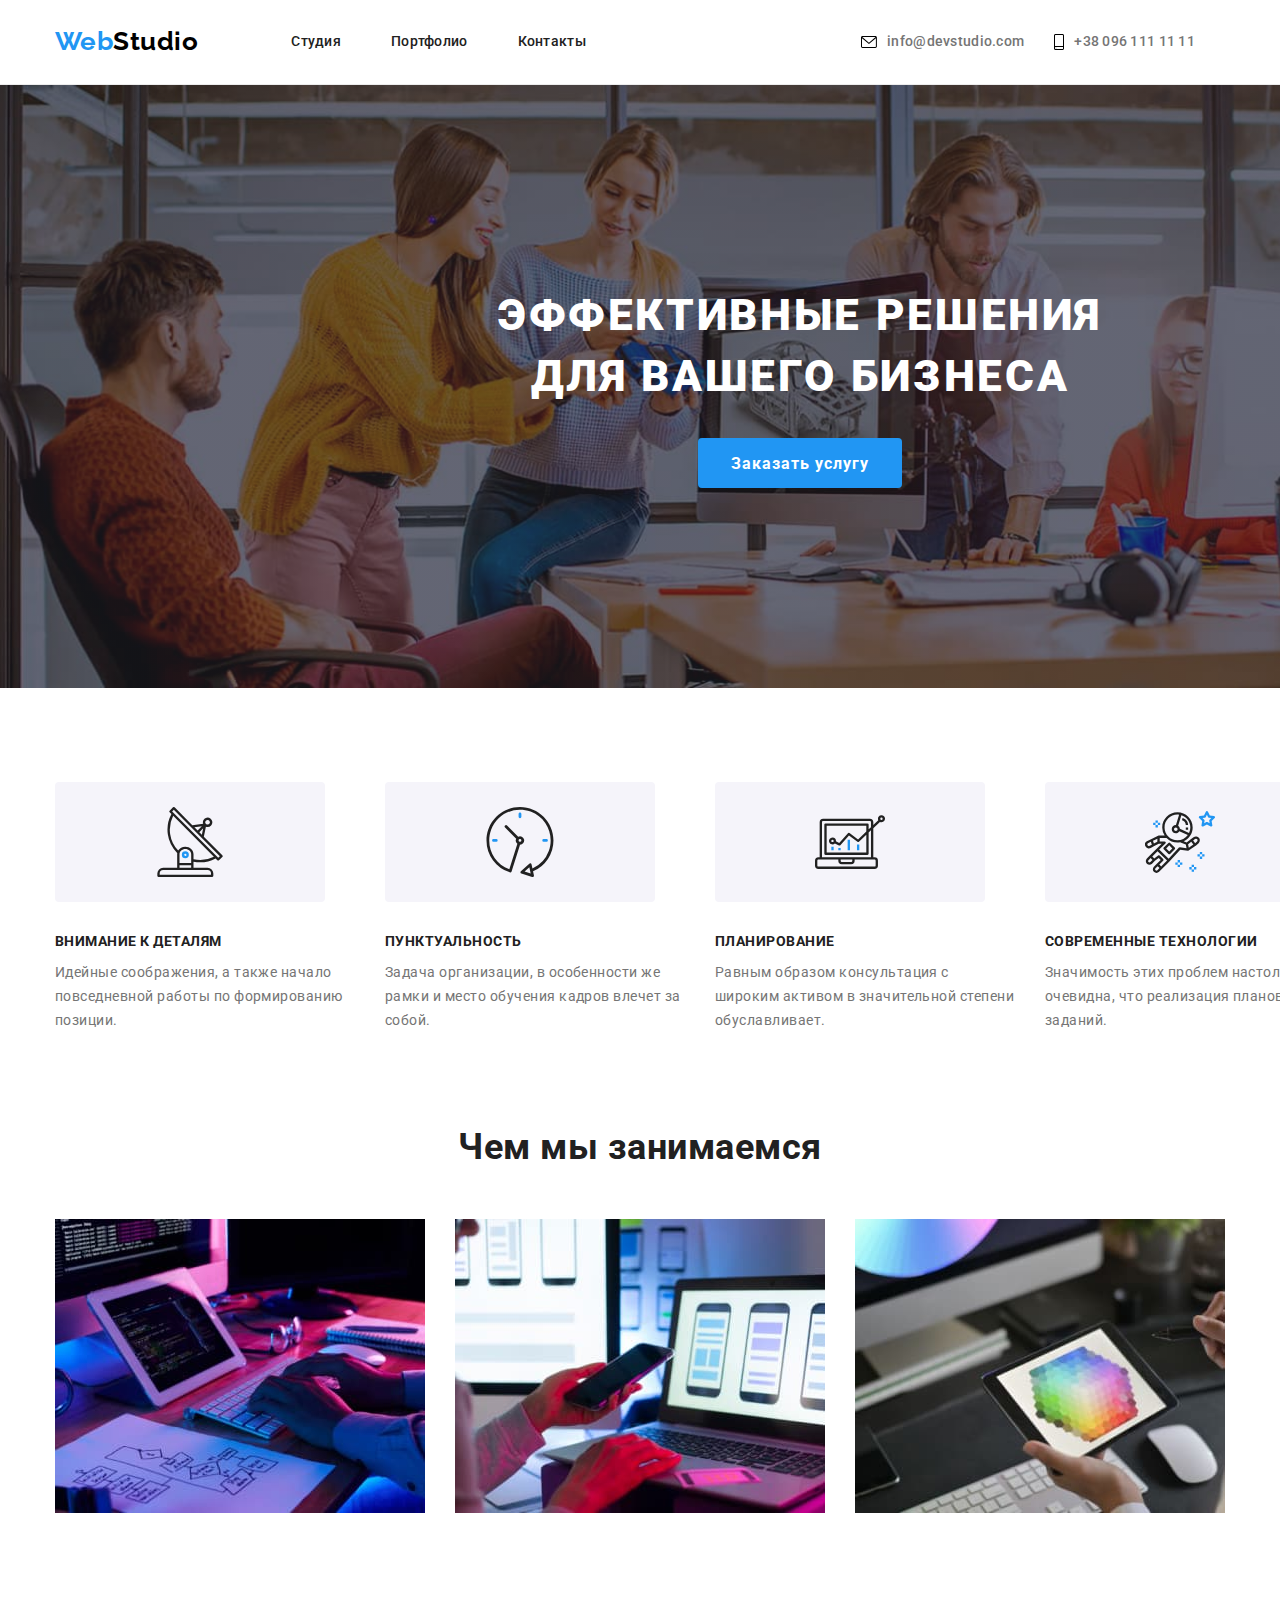
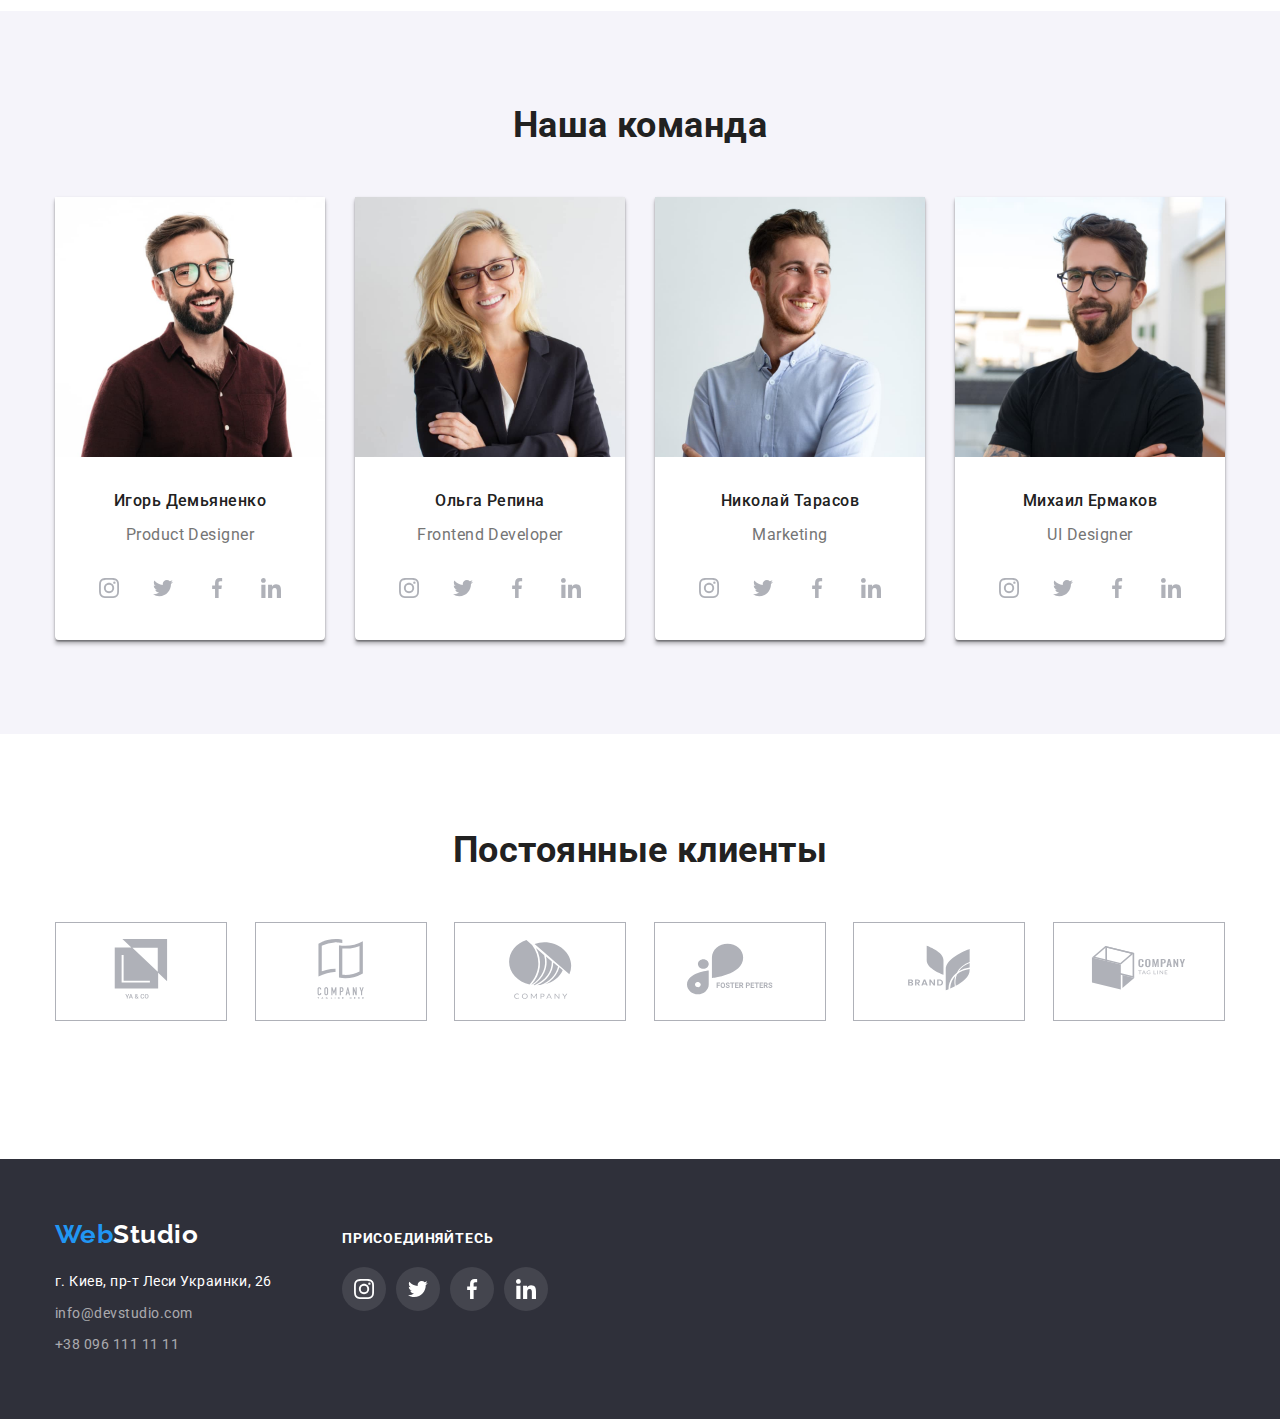
==== commit 5572ec7a: "HW_4" ====
--- a/index.html
+++ b/index.html
@@ -36,11 +36,21 @@
             </ul>
             
             <ul class="nav-address">
+                <div class="item-callback">
+                    <li class="item">
+                        <a href="mailto:info@devstudio.com" class="list">
+                            <svg class="callback" width="16" height="12">
+                                <use href="./images/symbol-defs_v2.svg#icon-envelope"></use>
+                            </svg>
+                            info@devstudio.com</a>
+                    </li>
+                </div>
                 <li class="item">
-                    <a href="mailto:info@devstudio.com" class="list">info@devstudio.com</a>
-                </li>
-                <li class="item">
-                    <a href="tel:380961111111" class="list">+38 096 111 11 11</a>
+                    <a href="tel:380961111111" class="list">
+                        <svg class="callback" width="10" height="16">
+                            <use href="./images/symbol-defs_v2.svg#icon-smartphone"></use>
+                        </svg>
+                        +38 096 111 11 11</a>
                 </li>
             </ul>
         </div>
@@ -60,18 +70,38 @@
                 <h2 class="section-none">Особенности</h2>
                 <ul class="quality-section">
                     <li class="style-quality">
+                        <div class="style-quality-group">
+                            <svg class="style-quality-title" width="70" height="70" >
+                                <use href="./images/symbol-defs_v2.svg#icon-antenna"></use>
+                            </svg>
+                        </div>
                         <h3 class="section-quality">ВНИМАНИЕ К ДЕТАЛЯМ</h3>
                         <p class="message">Идейные соображения, а также начало повседневной работы по формированию позиции.</p>
                     </li>
                     <li class="style-quality">
+                        <div class="style-quality-group">
+                            <svg class="style-quality-title" width="70" height="70">
+                                <use href="./images/symbol-defs_v2.svg#icon-clock"></use>
+                            </svg>
+                        </div>
                         <h3 class="section-quality">ПУНКТУАЛЬНОСТЬ</h3>
                         <p class="message">Задача организации, в особенности же рамки и место обучения кадров влечет за собой.</p>
                     </li>
                     <li class="style-quality">
+                        <div class="style-quality-group">
+                            <svg class="style-quality-title" width="70" height="70">
+                                <use href="./images/symbol-defs_v2.svg#icon-diagram"></use>
+                            </svg>
+                        </div>
                         <h3 class="section-quality">ПЛАНИРОВАНИЕ</h3>
                         <p class="message">Равным образом консультация с широким активом в значительной степени обуславливает.</p>
                     </li>
                     <li class="style-quality">
+                        <div class="style-quality-group">
+                            <svg class="style-quality-title" width="70" height="70">
+                                <use href="./images/symbol-defs_v2.svg#icon-astronaut"></use>
+                            </svg>
+                        </div>
                         <h3 class="section-quality">СОВРЕМЕННЫЕ ТЕХНОЛОГИИ</h3>
                         <p class="message">Значимость этих проблем настолько очевидна, что реализация плановых заданий.</p>
                     </li>
@@ -301,46 +331,46 @@
                 </ul>
             </div>
         </section>
-        <section class="container">
+        <section class="container regular-customers">
             <h2 class="clients">Постоянные клиенты</h2>
             <ul class="group-company">
                 <li class="logo-company">
-                    <a href="#">
+                    <a class="company-select" href="#">
                         <svg class="client-logo" width="170" height="92">
                             <use href="./images/symbol-defs_v2.svg#icon-yaandco"></use>
                         </svg>
                     </a>
                 </li>
                 <li class="logo-company">
-                    <a href="#">
+                    <a class="company-select" href="#">
                         <svg class="client-logo" width="170" height="92">
                             <use href="./images/symbol-defs_v2.svg#icon-cth"></use>
                         </svg>
                     </a>
                 </li>
                 <li class="logo-company">
-                    <a href="#">
+                    <a class="company-select" href="#">
                         <svg class="client-logo" width="170" height="92">
                             <use href="./images/symbol-defs_v2.svg#icon-company"></use>
                         </svg>
                     </a>
                 </li>
                 <li class="logo-company">
-                    <a href="#">
+                    <a class="company-select" href="#">
                         <svg class="client-logo" width="170" height="92">
                             <use href="./images/symbol-defs_v2.svg#icon-fosterpeters"></use>
                         </svg>
                     </a>
                 </li>
                 <li class="logo-company">
-                    <a href="#">
+                    <a class="company-select" href="#">
                         <svg class="client-logo" width="170" height="92">
                             <use href="./images/symbol-defs_v2.svg#icon-brand"></use>
                         </svg>
                     </a>
                 </li>
                 <li class="logo-company">
-                    <a href="#">
+                    <a class="company-select" href="#">
                         <svg class="client-logo" width="170" height="92">
                             <use href="./images/symbol-defs_v2.svg#icon-ctl"></use>
                         </svg>
--- a/css/style.css
+++ b/css/style.css
@@ -47,6 +47,11 @@
     --box-shadow: 0px 4px 4px rgba(0, 0, 0, 0.15);    
     --background-color-team: #F5F4FA;
     --color-image-icon: #2196F3;
+    --color-black: #000;
+    --linear-gradient-hero:linear-gradient(rgba(47, 48, 58, 0.4), rgba(47, 48, 58, 0.4));
+    --box-shadow-card: 0px 4px 4px rgba(0, 0, 0, 0.25);
+    --box-shadow-item-media: 0px 1px 3px rgba(0, 0, 0, 0.12), 0px 1px 1px rgba(0, 0, 0, 0.14), 0px 2px 1px rgba(0, 0, 0, 0.2);
+    --icon-color: #AFB1B8;
 }
 
 body {
@@ -90,7 +95,7 @@
 }
 
 .link-logo span {
-    color: #000;
+    color: var(--color-black);
 }
 
 .nav-links {
@@ -111,7 +116,7 @@
 }
 
 .nav-links .list {
-    display: block;
+    display: flex;
 
     color: var(--title-text-color);
     font-family: inherit;
@@ -135,7 +140,6 @@
 }
 
 .nav-address .list {
-    display: block;
     color: var(--primary-text-color);
     text-decoration: none;
     font-family: inherit;
@@ -143,6 +147,10 @@
     font-size: 14px;
     line-height: 1.4;
     letter-spacing: 0.02em;
+
+    display: flex;
+    align-items: center;
+    margin-right: 30px;
 }
 
 .nav-address .item:not(:last-child) {
@@ -151,8 +159,12 @@
 
 .nav-address .list:hover {
     color: var(--accent-color);
-}
-
+    fill: var(--accent-color);
+}
+
+.callback {
+    margin-right: 10px;
+}
 
 /* hero */
 .hero {
@@ -224,18 +236,16 @@
 /* hero-overlay */
 .overlay {
     min-height: 600px;
-    outline: 1px solid black;
+    /* outline: 1px solid black; */
     min-width: 1600px;
     margin-left: auto;
     margin-right: auto;
     background-repeat: no-repeat;
     background-position: center;
     background-size: cover;
-    background-image: linear-gradient(
-        rgba(47, 48, 58, 0.4),
-        rgba(47, 48, 58, 0.4)
-        ),
+    background-image: var(--linear-gradient-hero),
          url(..//images/bgr-hero.jpg);
+    background-color: var(--color-black);
 }
 
 /* quality */
@@ -265,6 +275,29 @@
     margin-right: 30px;
 }
 
+
+/* icon-style */
+
+.style-quality-title {
+    
+    /* border: 1px solid tomato; */
+}
+
+.style-quality-group {
+    display: block;
+    padding: 25px 100px;
+    box-sizing: border-box;
+    width: 270px;
+    height: 120px;
+    /* border: 1px solid tomato; */
+    background: var(--background-color-team);
+    border-radius: 4px;
+    margin-bottom: 30px;
+}
+
+.style-quality-group:not(:last-child) {
+    margin-right: 30px;
+}
 /* .nav-address .item:not(:last-child) {
     margin-right: 50px; */
 
@@ -321,7 +354,7 @@
 
 .section-team .item {
     margin-right: 30px;
-    
+    box-shadow: var(--box-shadow-card);
 }
 
 .section-team .item:nth-last-child(-n + 1){
@@ -336,7 +369,6 @@
 
 .our-teams {
     text-align: center;
-    width:;
     
 }
 
@@ -370,10 +402,10 @@
 }
 
 .item-media {
-    background: #FFFFFF;
+    background: var(--primary-white-color);
         /* material shadow v1 */
     
-    box-shadow: 0px 1px 3px rgba(0, 0, 0, 0.12), 0px 1px 1px rgba(0, 0, 0, 0.14), 0px 2px 1px rgba(0, 0, 0, 0.2);
+    box-shadow: var(--box-shadow-item-media);
     border-radius: 0px 0px 4px 4px;
 }
 
@@ -396,7 +428,7 @@
 .media-network {
     width: 44px;
     height: 44PX;
-    fill: #AFB1B8;
+    fill: var(--icon-color);
 
     /* outline: 1px solid teal; */
 }
@@ -411,7 +443,7 @@
     /* outline: 1px solid black; */
     width: 20px;
     height: 20px;
-    border: transparent;
+     border: transparent;
 }
 
 .icon-networks {
@@ -420,10 +452,11 @@
     width: 44px;
     height: 44px;
     align-items: center;
-    background-color: white;
-    color: #AFB1B8;
+    background-color: var(--primary-white-color);
+    color: var(--icon-color);;
     border-radius: 50%;
     list-style: none;
+    cursor: pointer;
     /* outline: 1px solid black; */
 }
 
@@ -441,26 +474,52 @@
 }
 
 /* clients */
-.client {
+
+.regular-customers {
+    padding-top: 96px;
+    padding-bottom: 138px;
+
+}
+
+.clients {
     display: block;
     text-align: center;
+    margin-bottom: 50px;
+    font-family: inherit;
+    font-weight: 700;
+    font-size: 36px;
+    line-height: 1.16;
+    cursor: pointer;
+    color: var(--title-text-color);
 }
 
 .group-company {
     display: flex;
-    gap: 30px;
-    justify-content: center;
+    justify-content: space-between;
 }
 
 .logo-company   {
     display: flex;
     justify-items: center;
     align-items: center;
-    border: 1px solid blue;
+    border: 1px solid var(--icon-color);
+    fill: var(--icon-color);
+    cursor: pointer;
+}
+
+.logo-company:hover {
+    fill: var(--accent-color);
+    border: 1px solid var(--accent-color);
+}
+
+.company-select:focus {
+    fill: var(--accent-color);
+    border: 1px solid var(--accent-color);
+    box-shadow: 0px 4px 4px rgba(0, 0, 0, 0.25)
 }
 
 .client-logo {
-    padding: 16px; 32px;
+    padding: 16px 32px;
 }
 
 
@@ -553,7 +612,7 @@
 
 
 .networks-svg {
-    color: #fff;
+    color: var(--primary-white-color);
     width: 20px;
     height: 20px;
 }
@@ -567,7 +626,7 @@
     letter-spacing: 0.06em;
     line-height: 1.14;
     text-transform: uppercase;
-    color: #FFFFFF;
+    color: var(--primary-white-color);
     text-decoration: none;
 }
 
@@ -631,8 +690,8 @@
 
 .filter-title {
     max-width: max-content;
-    
-}
+}
+
 
 /*  */
 
@@ -652,9 +711,12 @@
     padding-bottom: 94px;
 }
 
-.filter .click:hover {
-color: var(--primary-white-color);
-background-color: var(--accent-color);
+.filter .click:hover,
+.filter .click:focus
+ {
+    color: var(--primary-white-color);
+    background-color: var(--accent-color);
+    box-shadow: 0px 4px 4px rgba(0, 0, 0, 0.25);
 }
 
 .section-project {
@@ -684,6 +746,8 @@
     margin-right: 30px;
     margin-bottom: 30px;
     border: 1px solid #eeeeee;
+    cursor: pointer;
+
 }
 
 .projects-portfolio:nth-child(3n) {
@@ -692,4 +756,10 @@
 
 .projects-portfolio:nth-last-child(-n+3) {
     margin-bottom: 0px;
-}+}
+
+.projects-portfolio:hover,
+.projects-portfolio:focus {
+    box-shadow: 0px 4px 4px rgba(0, 0, 0, 0.25);
+}
+    